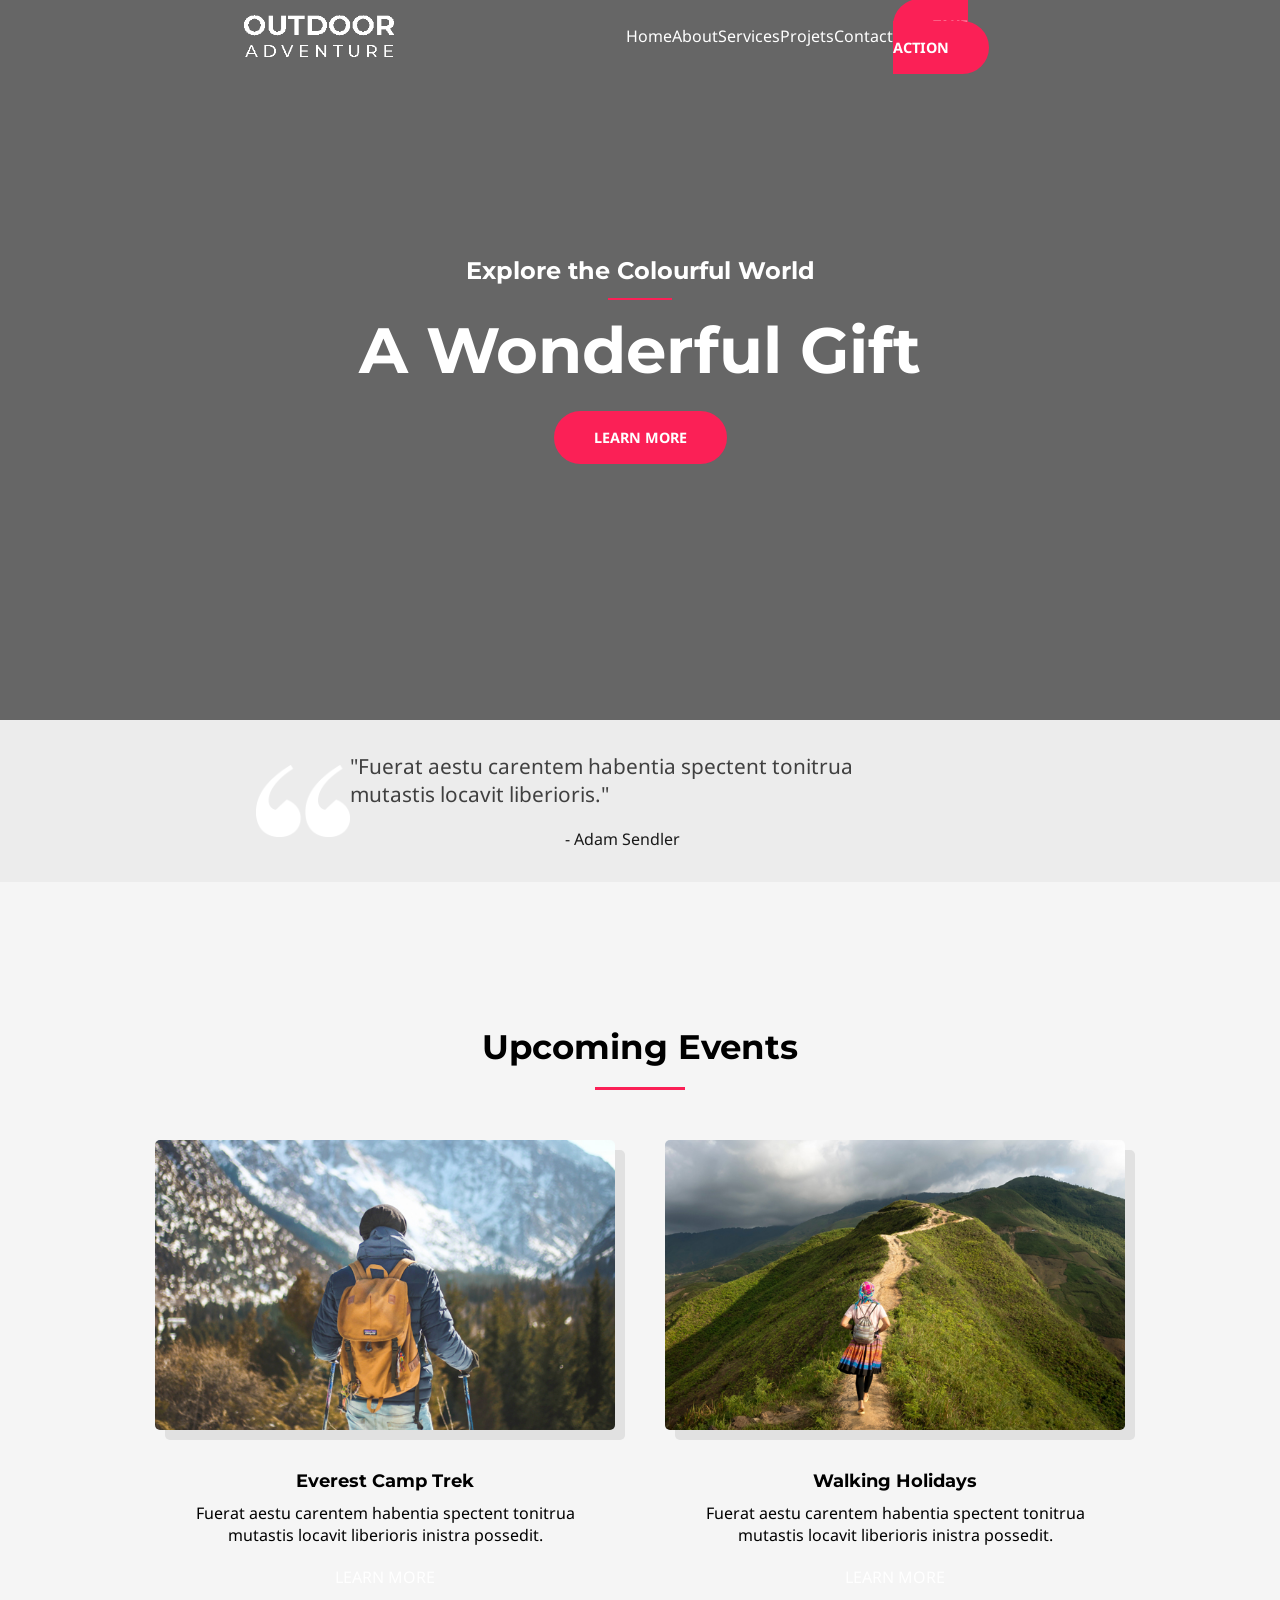
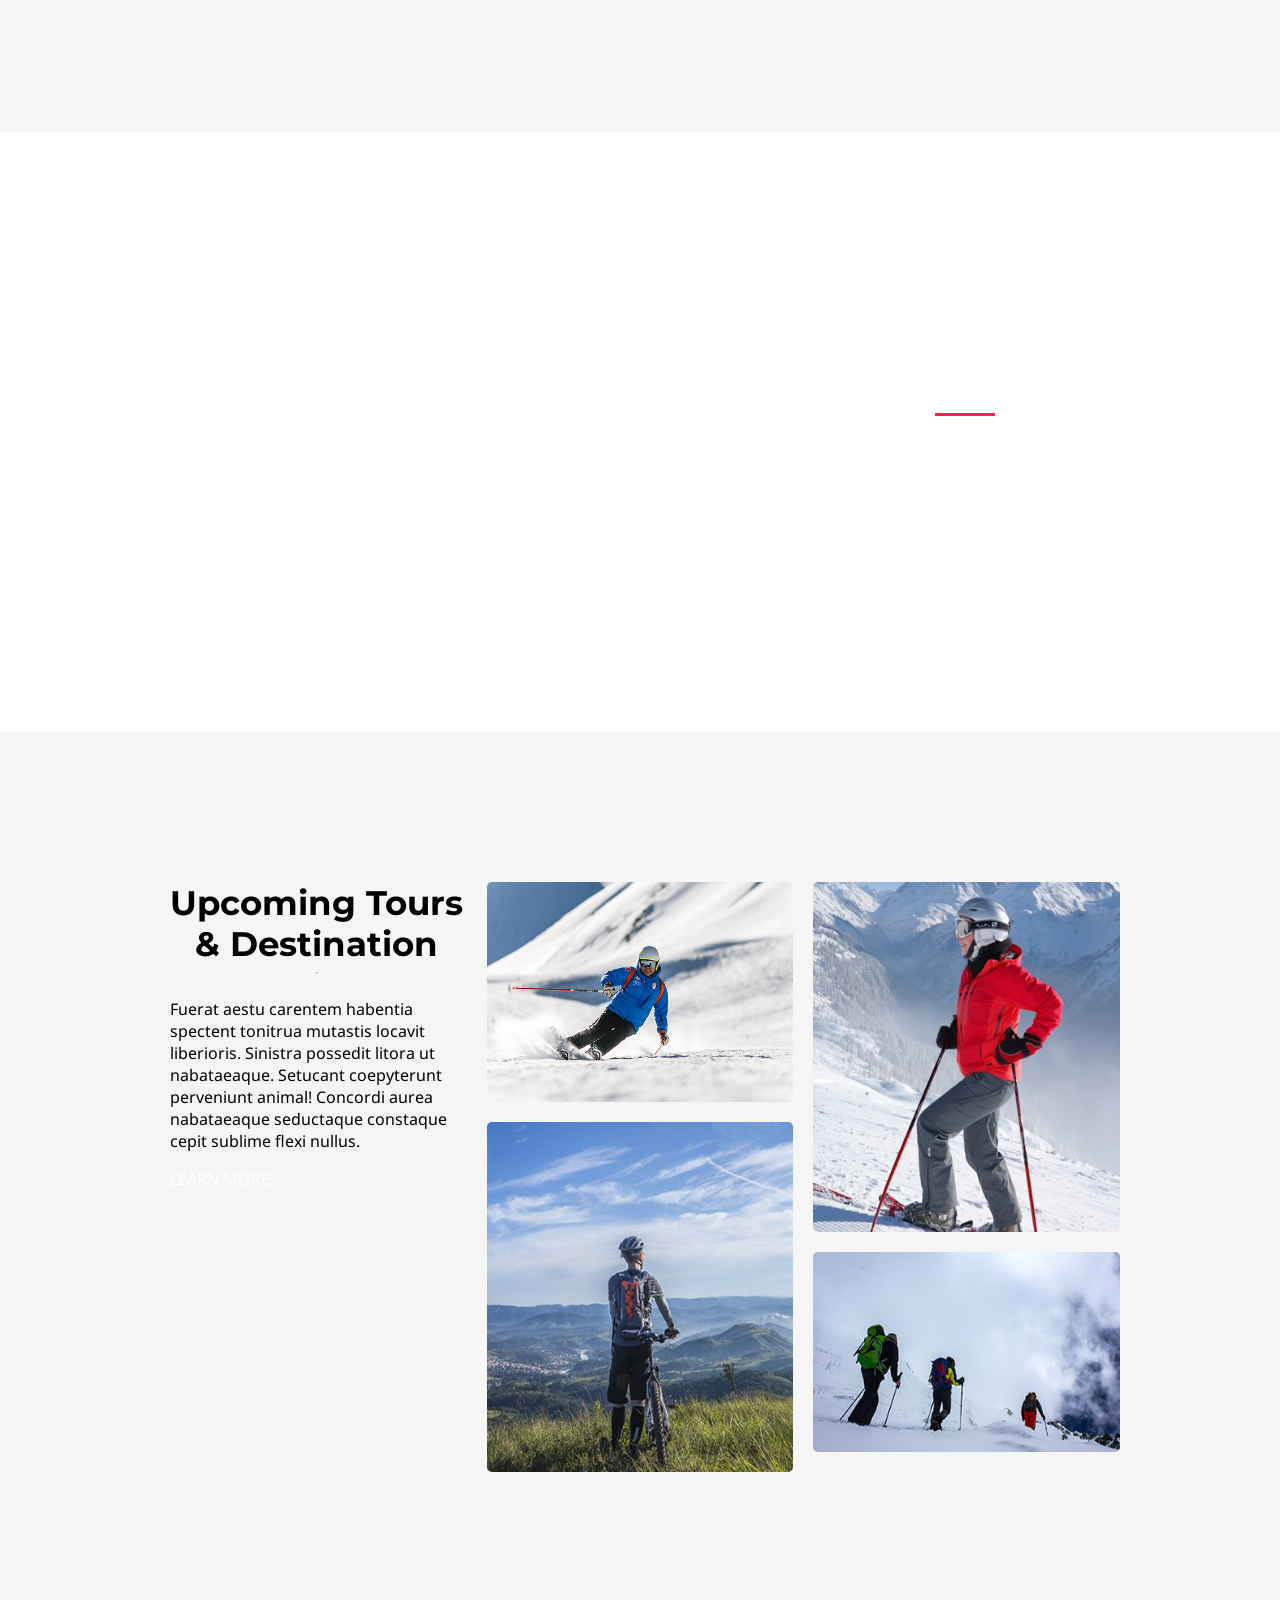
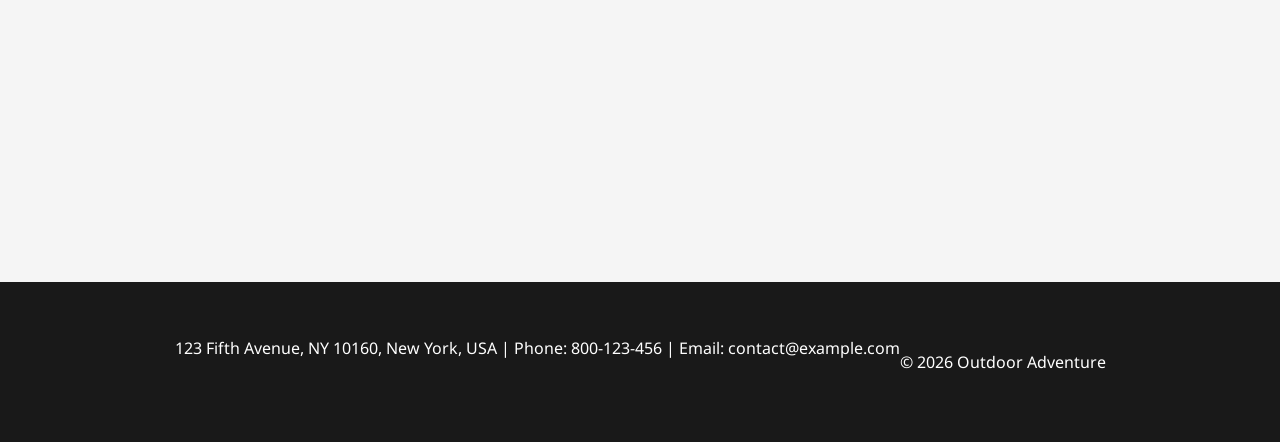
==== index.html @ 4f5ea42a "première version du projet-index + about" ====
<!DOCTYPE html>
<html lang="en">

<head>
    <meta charset="UTF-8">
    <meta name="viewport" content="width=device-width, initial-scale=1.0">
    <title>Home - Outdoor Adventure</title>
    <link rel="stylesheet" href="./assets/css/style.css">
</head>
<!-- HEADER -->

<body>
    <main>
        <header>
            <nav class="navBar">
                <span> <a href="./"><img class="logo" src="./assets/icons/white-logo.png" alt="Logo du site"></a></span>
                <ul class="onglets">
                    <li><a href="./">Home</a></li>
                    <li><a href="./pages/about.html">About</a></li>
                    <li><a href="./pages/services.html">Services</a></li>
                    <li><a href="./pages/projects.html">Projets</a></li>
                    <li><a href="./pages/contact.html">Contact</a></li>
                    <li><a href="./" type="button" class="takeAction">TAKE ACTION</a></li>
                </ul>
            </nav>

            <section class="scHeaderTitre">
                <h3 class="headerH3">Explore the Colourful World</h3>
                <hr class="headerHr">
                <h1>A Wonderful Gift</h1>
                <a href="./" class="takeAction">LEARN MORE</a>
            </section>
        </header>


        <!--Section 02 CITATION  -->
        <section class="section02">
            <div class="sc02ci">
                <img id="imgGuillemets" src="assets/icons/quote-1.png" alt="guillemets">
                <div>
                    <p id="Citation">"Fuerat aestu carentem habentia spectent tonitrua mutastis locavit liberioris."
                    </p>
                    <p id="Signature">- Adam Sendler</p>
                </div>

            </div>
        </section>



        <!--Secion 03  UPCOMING EVENT -->
        <section class="section03">

            <h2>Upcoming Events</h2>
            <hr class="headerHr" id="sc03hr">
            <section class="events">
                <div class="sec03Dv01">


                    <img class="sc03img" src="assets/images/hiking-v1.jpg" alt="Personne de dos regardant la vallée">
                    <h5 class="sc03h5">Everest Camp Trek</h5>
                    <p class="sc03p">Fuerat aestu carentem habentia spectent tonitrua mutastis locavit liberioris
                        inistra possedit.
                    </p>
                    <a input type="button">LEARN MORE</a>
                </div>

                <div class="sec03Dv02">


                    <img class="sc03img" src="assets/images/walking-v1.jpg" alt="Personne de dos cours sur une crête">
                    <h5 class="sc03h5">Walking Holidays</h5>
                    <p class="sc03p">Fuerat aestu carentem habentia spectent tonitrua mutastis locavit liberioris
                        inistra possedit.
                    </p>
                    <a input type="button">LEARN MORE</a>
                </div>
            </section>
        </section>

        <!--Secion 04  EXPLORE THE WORLD -->
        <section class="section04">
            <div class="sc04">
                <h2>Explore The World</h2>
                <hr class="sc04hr">
                <p>Diremit mundi mare undae nunc mixtam tanto sibi. Nubes unda concordi.
                    Fer his. Recessit mentes praecipites locum caligine sui egens erat. Silvas
                    caeli regna.</p>
                <a input type="button">LEARN MORE</a>
            </div>
        </section>

        <!--Secion 05  Upcoming Tours & Destination-->

        <section class="section05">
            <div class="sc05Dv01">
                <h2>Upcoming Tours & Destination</h2>
                <hr id="sc05Hr">
                <p>Fuerat aestu carentem habentia spectent tonitrua mutastis locavit liberioris. Sinistra possedit
                    litora ut
                    nabataeaque. Setucant coepyterunt perveniunt animal! Concordi aurea nabataeaque seductaque constaque
                    cepit
                    sublime flexi nullus.</p>
                <a input type="button">LEARN MORE</a>
            </div>
            <div class="sc05Dv02">
                <img id="sc05im01" src="assets/images/outdoor-image-01.jpg" alt="Personne faisant du snow">
                <img id="sc05im02" src="assets/images/image-1.jpg" alt="Personne faisant du snow">
            </div>
            <div class="sc05Dv03">
                <img id="sc05im03" src="assets/images/snow-1.jpg" alt="Personne faisant du snow">
                <img id="sc05im04" src="assets/images/outdoor-image-04.jpg" alt="Personne faisant du snow">
            </div>
        </section>

        <!--Secion 06 BAS DE PAGE-->

        <footer>
            <p id="ft-p">123 Fifth Avenue, NY 10160, New York, USA | Phone: 800-123-456 | Email: contact@example.com</p>
            <p>© 2026 Outdoor Adventure</p>

        </footer>



    </main>
</body>

</html>
---- assets/css/style.css ----
@import url('https://fonts.googleapis.com/css2?family=Montserrat:ital,wght@0,100..900;1,100..900&family=Noto+Sans:ital,wght@0,100..900;1,100..900&display=swap');

html,
body {
    margin: 0;
    padding: 0;
}

body {
    font-family: "Noto Sans", sans-serif;
    background-color: #ffffff
}

h1,
h2,
h3,
h4,
h5,
h6 {
    font-family: "Montserrat", sans-serif;
}

/*header*/

header {
    background-image: linear-gradient(rgba(0, 0, 0, 0.6), rgba(0, 0, 0, 0.6)), url("assets/images/hero-bg.jpg");
    background-size: cover;
    background-attachment: fixed;
    height: 80vh;
    display: flex;
    flex-direction: column;
    justify-content: center;
    align-items: center;
}

/*bloc logo et navibar*/



.navBar {
    position: absolute;
    top: 0;
    margin: 0;
    padding: 0;
    width: 80%;
    display: flex;
    justify-content: space-around;
    align-items: center;
    color: #FFFFFF;
    list-style-type: none;
    /* enlève les puces*/
}

.onglets {
    padding: 0;
    margin: 0;
    width: 40%;
    height: 8vh;
    display: flex;
    justify-content: space-around;
    align-items: center;
    color: #FFFFFF;
    list-style-type: none;

}

a {
    text-decoration: none;
    color: #FFFFFF;
}

.logo {
    width: 150px;
    height: 42px;
    vertical-align: middle;
}


.takeAction {
    color: #ffffff;
    font-family: "Noto Sans", sans-serif;
}



/*bloc de titre*/
.scHeaderTitre {

    color: #ffffff;
    display: flex;
    flex-direction: column;
    align-items: center;
    align-self: center;
    gap: 11px;
}


button,
.takeAction {
    border: 1px;
    border-radius: 80px;
    background-color: #FB2056;
    padding: 17px 40px;
    color: #FFFFFF;
    font-weight: bolder;
    font-size: 0.9rem;
}

.headerHr {
    height: 2px;
    width: 64px;
    background-color: #FB2056;
    border: none;
    margin: 0;
}

.headerH3 {
    color: #FFFFFF;
    margin: 0;
    height: 31px;
    font-size: 1.5rem;
}

h1 {
    font-size: 64px;
    color: #FFFFFF;
    margin: 0;
    height: 89px;
}


/*Section 02 CITATION*/

.section02 {
    display: flex;
    flex-direction: row;
    justify-content: center;
    align-items: center;
    height: 18vh;
    background-color: #ECECEC;
    color: black;

}

.sc02ci {
    display: flex;
    flex-direction: row;
    justify-items: center;
    align-items: center;
    justify-content: space-around;
    width: 50%;
    height: 50%;
    color: #404040;
    margin-right: 10%;

}

#imgGuillemets {
    height: 72px;
    width: 94px;
    margin: 0 0px;
}

.sc02CitSign{
    width: 100%;
}

#Citation {
    margin: 0px 0px 20px 0px;
    font-size: 1.3em;
}

#Signature {
    margin: 0;
    text-align: center;
    color: #191919;
}



/*Secion 03  UPCOMING EVENT*/

.section03 {
    height: 850px;
    display: flex;
    flex-direction: column;
    justify-content: center;
    align-items: center;
    background-color: #F5F5F5;

}

.events {
    display: flex;
    justify-content: center;
    gap: 50px;

}

.sec03Dv01,
.sec03Dv02 {
    display: flex;
    flex-direction: column;
    align-items: center;
    justify-content: center;
    flex-wrap: wrap;
}

#sc03hr {
    margin-top: 20px;
    margin-bottom: 50px;
    height: 3px;
    width: 90px;
}

h2 {
    text-align: center;
    font-size: 2.1em;
    padding: 0px;
    margin: 0px;
}


.sc03img {
    box-shadow: 10px 10px #bcbcbc5b;
    border-radius: 5px;
    height: 290px;
    width: 460px;
}

.sc03h5 {
    margin: 40px 0px 10px;
    font-size: 18px;
}

.section03 p {
    width: 440px;
    margin: 0px 0px 20px;
    text-align: center;
    text-wrap: wrap;
}


/*SECTION 04 EXPLORE THE WORLD  */

.section04 {
    display: flex;
    align-items: center;
    justify-content: center;
    background-image: linear-gradient(rgba(0, 0, 0, 0.5), rgba(0, 0, 0, 0.5)), url("./assets/images/section-bg-img.jpg");
    background-size: cover;
    background-attachment: fixed;
    height: 600px;

}

.section04 h2,
.section04 p {
    text-align: left;
    margin: 0;
    color: white;
}

.sc04 {
    display: grid;
    grid-template-columns: 1fr;
    grid-template-rows: 1fr;
    gap: 20px;
    height: 260px;
    width: 600px;
    margin: 0 0 20px 650px;
    justify-items: left;

}

.sc04hr {
    height: 3px;
    border: none;
    width: 60px;
    background-color: #FB2056;
}






/* Secion 05  Upcoming Tours & Destination*/

.section05 {
    height: 850px;
    padding: 150px;
    background-color: #F5F5F5;
    display: grid;
    flex-direction: row;
    grid-template-columns: repeat(3, 1fr);
    justify-content: center;
    align-items: center;
}


.sc05Dv01,
.sc05Dv02,
.sc05Dv03 {
    display: flex;
    flex-direction: column;
    justify-content: flex-start;
    align-items: flex-start;
    flex-wrap: wrap;
    margin: 10px;
    height: 100%;
}

.sc05Dv01 {
    color: black;
    width: 90%;
    height: 100%;
    padding: 0 10px;
    text-align: left;
}

#sc05im01,
#sc05im02,
#sc05im03,
#sc05im04 {
    border-radius: 5px;
}

#sc05im01 {
    height: 220px;
    width: 100%;
    margin-bottom: 20px;
}

#sc05im02 {
    height: 350px;
    width: 100%;
}

#sc05im03 {
    height: 350px;
    width: 100%;
    margin-bottom: 20px;
}

#sc05im04 {
    height: 200px;
    width: 100%;
}

#sc05Hr {
    color: #FB2056;
}

/*FOOTER*/
footer {
    display: flex;
    flex-direction: row;
    justify-content: center;
    align-items: center;
    background-color: #191919;
    height: 160px;
    color: #FFFFFF;
}

footer p {

    margin: 0;

}

#ft-p {
    margin-bottom: 28px;
}
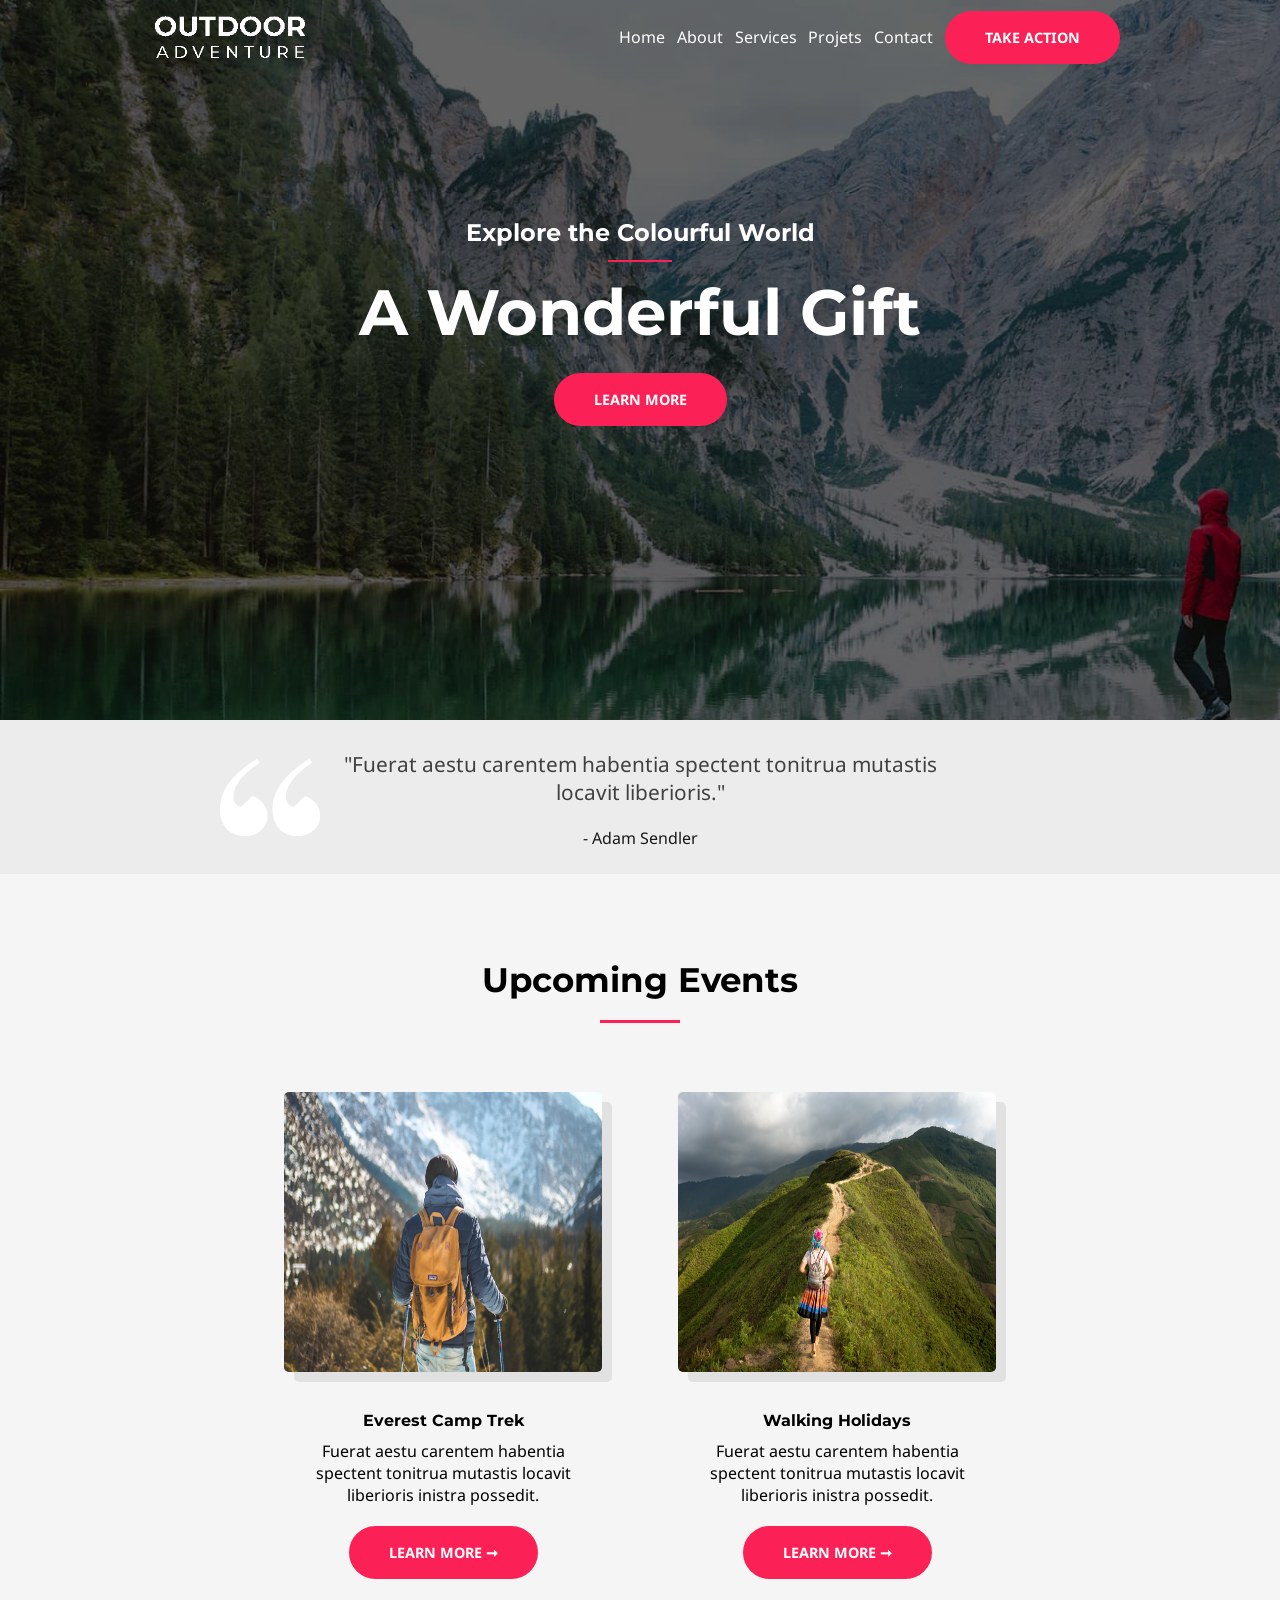
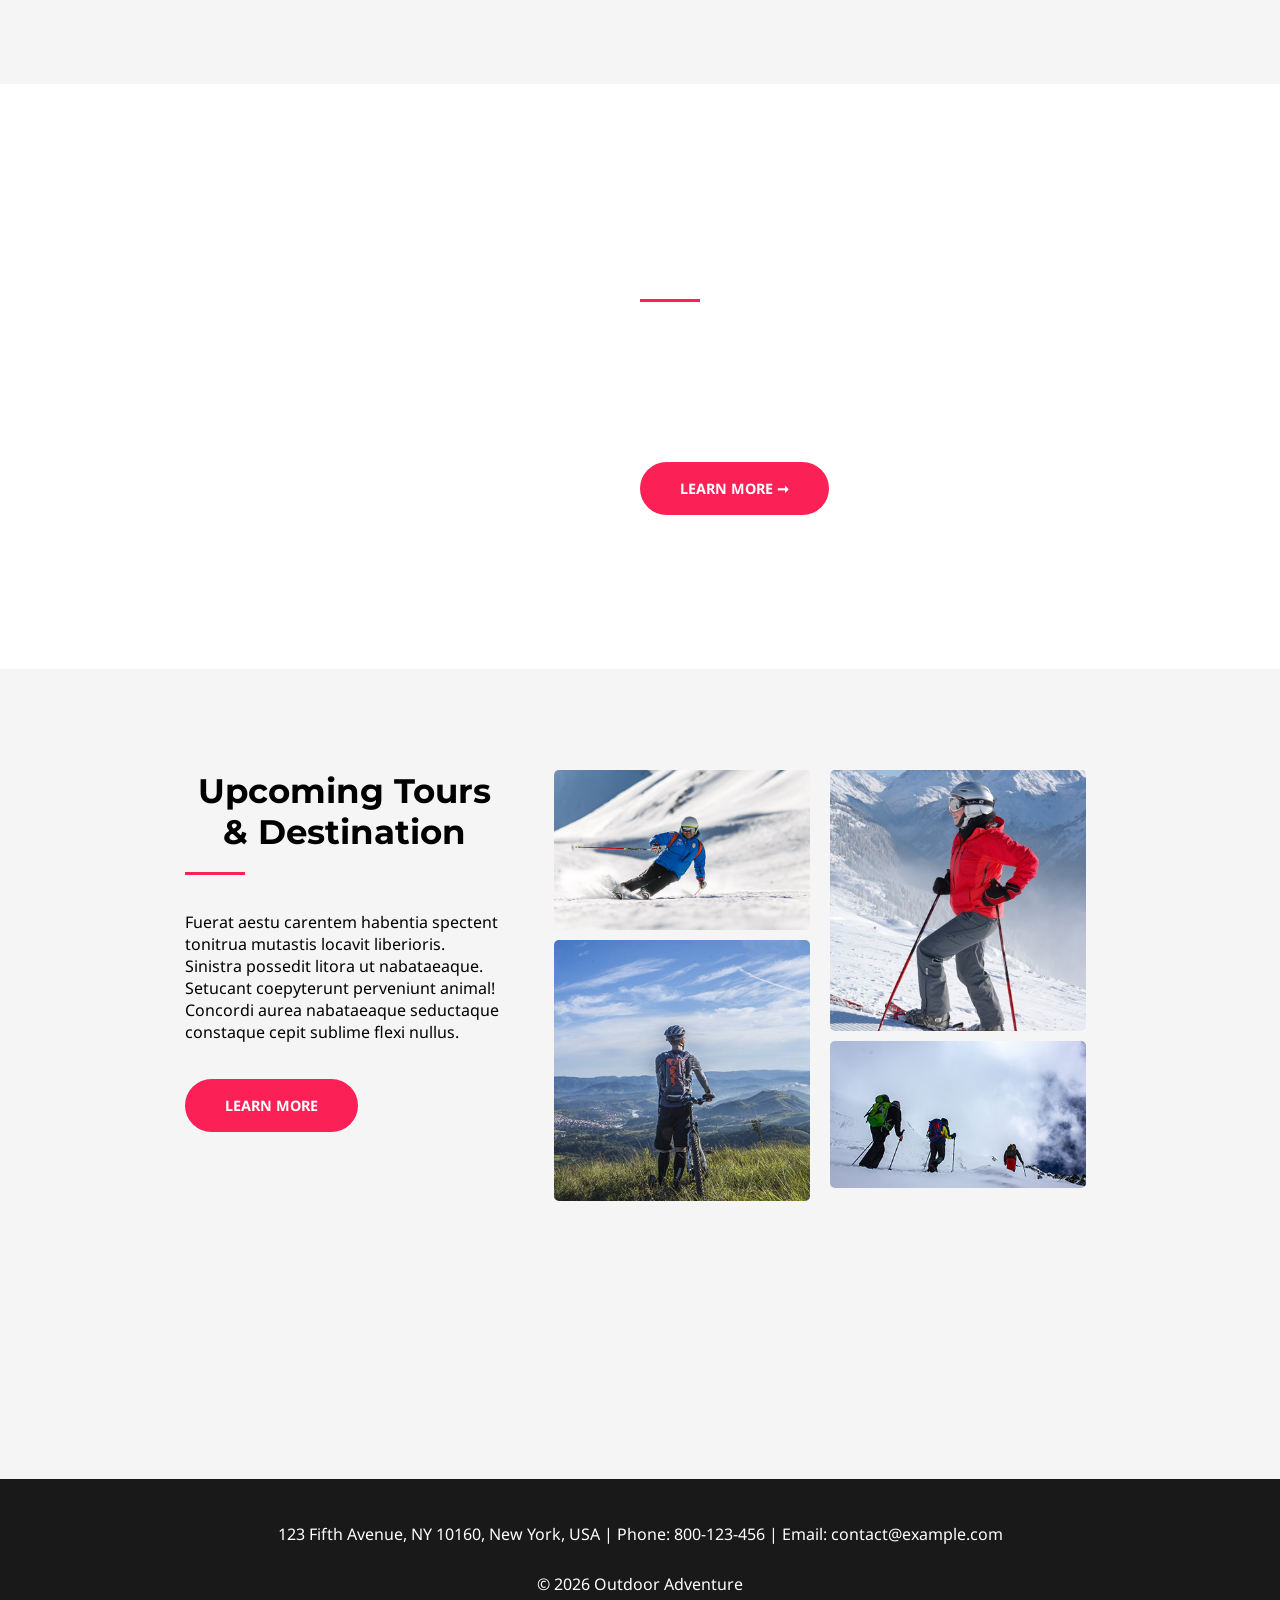
==== commit 5322936c: "html et css sur toutes les pages. Liens opérationnels- formulaire a reprendre - icons réseaux sociau" ====
--- a/index.html
+++ b/index.html
@@ -28,7 +28,7 @@
                 <h3 class="headerH3">Explore the Colourful World</h3>
                 <hr class="headerHr">
                 <h1>A Wonderful Gift</h1>
-                <a href="./" class="takeAction">LEARN MORE</a>
+                <a href="./" type="button" class="button">LEARN MORE</a>
             </section>
         </header>
 
@@ -62,10 +62,10 @@
                     <p class="sc03p">Fuerat aestu carentem habentia spectent tonitrua mutastis locavit liberioris
                         inistra possedit.
                     </p>
-                    <a input type="button">LEARN MORE</a>
+                    <a input type="button" class="button">LEARN MORE ➞</a>
                 </div>
 
-                <div class="sec03Dv02">
+                <div class=" sec03Dv02">
 
 
                     <img class="sc03img" src="assets/images/walking-v1.jpg" alt="Personne de dos cours sur une crête">
@@ -73,7 +73,7 @@
                     <p class="sc03p">Fuerat aestu carentem habentia spectent tonitrua mutastis locavit liberioris
                         inistra possedit.
                     </p>
-                    <a input type="button">LEARN MORE</a>
+                    <a input type="button" class="button">LEARN MORE ➞</a>
                 </div>
             </section>
         </section>
@@ -86,7 +86,7 @@
                 <p>Diremit mundi mare undae nunc mixtam tanto sibi. Nubes unda concordi.
                     Fer his. Recessit mentes praecipites locum caligine sui egens erat. Silvas
                     caeli regna.</p>
-                <a input type="button">LEARN MORE</a>
+                <a input type="button" class="button">LEARN MORE ➞</a>
             </div>
         </section>
 
@@ -95,21 +95,21 @@
         <section class="section05">
             <div class="sc05Dv01">
                 <h2>Upcoming Tours & Destination</h2>
-                <hr id="sc05Hr">
+                <hr class="sc05hr">
                 <p>Fuerat aestu carentem habentia spectent tonitrua mutastis locavit liberioris. Sinistra possedit
                     litora ut
                     nabataeaque. Setucant coepyterunt perveniunt animal! Concordi aurea nabataeaque seductaque constaque
                     cepit
                     sublime flexi nullus.</p>
-                <a input type="button">LEARN MORE</a>
+                <a input type="button" class="button">LEARN MORE</a>
             </div>
             <div class="sc05Dv02">
-                <img id="sc05im01" src="assets/images/outdoor-image-01.jpg" alt="Personne faisant du snow">
-                <img id="sc05im02" src="assets/images/image-1.jpg" alt="Personne faisant du snow">
+                <img src="assets/images/outdoor-image-01.jpg" alt="Personne faisant du snow">
+                <img src="assets/images/image-1.jpg" alt="Personne faisant du snow">
             </div>
             <div class="sc05Dv03">
-                <img id="sc05im03" src="assets/images/snow-1.jpg" alt="Personne faisant du snow">
-                <img id="sc05im04" src="assets/images/outdoor-image-04.jpg" alt="Personne faisant du snow">
+                <img src="assets/images/snow-1.jpg" alt="Personne faisant du snow">
+                <img src="assets/images/outdoor-image-04.jpg" alt="Personne faisant du snow">
             </div>
         </section>
 
--- a/assets/css/style.css
+++ b/assets/css/style.css
@@ -4,12 +4,11 @@
 body {
     margin: 0;
     padding: 0;
-}
-
-body {
     font-family: "Noto Sans", sans-serif;
     background-color: #ffffff
 }
+
+
 
 h1,
 h2,
@@ -23,14 +22,10 @@
 /*header*/
 
 header {
-    background-image: linear-gradient(rgba(0, 0, 0, 0.6), rgba(0, 0, 0, 0.6)), url("assets/images/hero-bg.jpg");
+    background-image: linear-gradient(rgba(0, 0, 0, 0.6), rgba(0, 0, 0, 0.6)), url("/assets/images/hero-bg.jpg");
     background-size: cover;
     background-attachment: fixed;
     height: 80vh;
-    display: flex;
-    flex-direction: column;
-    justify-content: center;
-    align-items: center;
 }
 
 /*bloc logo et navibar*/
@@ -38,24 +33,20 @@
 
 
 .navBar {
-    position: absolute;
-    top: 0;
-    margin: 0;
-    padding: 0;
-    width: 80%;
     display: flex;
     justify-content: space-around;
     align-items: center;
     color: #FFFFFF;
     list-style-type: none;
     /* enlève les puces*/
+    padding-top: 16px;
+
 }
 
 .onglets {
     padding: 0;
     margin: 0;
     width: 40%;
-    height: 8vh;
     display: flex;
     justify-content: space-around;
     align-items: center;
@@ -76,16 +67,10 @@
 }
 
 
-.takeAction {
-    color: #ffffff;
-    font-family: "Noto Sans", sans-serif;
-}
-
-
 
 /*bloc de titre*/
 .scHeaderTitre {
-
+    padding-top: 10rem;
     color: #ffffff;
     display: flex;
     flex-direction: column;
@@ -94,8 +79,7 @@
     gap: 11px;
 }
 
-
-button,
+.button,
 .takeAction {
     border: 1px;
     border-radius: 80px;
@@ -106,6 +90,11 @@
     font-size: 0.9rem;
 }
 
+.button:hover,
+.takeAction:hover {
+    background-color: #cc093a;
+}
+
 .headerHr {
     height: 2px;
     width: 64px;
@@ -132,69 +121,53 @@
 /*Section 02 CITATION*/
 
 .section02 {
-    display: flex;
-    flex-direction: row;
-    justify-content: center;
-    align-items: center;
-    height: 18vh;
     background-color: #ECECEC;
-    color: black;
-
 }
 
 .sc02ci {
-    display: flex;
-    flex-direction: row;
-    justify-items: center;
-    align-items: center;
-    justify-content: space-around;
-    width: 50%;
+    display: grid;
+    grid-template-columns: 1fr 2fr 1fr;
+    align-items: center;
+    text-align: center;
+}
+
+#imgGuillemets {
     height: 50%;
+    margin-left: auto;
+}
+
+.sc02CitSign {
+    width: 100%;
+}
+
+#Citation {
+    font-size: 1.3em;
     color: #404040;
-    margin-right: 10%;
-
-}
-
-#imgGuillemets {
-    height: 72px;
-    width: 94px;
-    margin: 0 0px;
-}
-
-.sc02CitSign{
-    width: 100%;
-}
-
-#Citation {
-    margin: 0px 0px 20px 0px;
-    font-size: 1.3em;
 }
 
 #Signature {
-    margin: 0;
-    text-align: center;
     color: #191919;
 }
 
 
 
-/*Secion 03  UPCOMING EVENT*/
+/***** Secion 03  UPCOMING EVENT *****/
 
 .section03 {
-    height: 850px;
+    height: 90vh;
     display: flex;
     flex-direction: column;
     justify-content: center;
     align-items: center;
     background-color: #F5F5F5;
-
 }
 
 .events {
     display: flex;
     justify-content: center;
-    gap: 50px;
-
+    gap: 10px;
+    height: 65%;
+    width: 75%;
 }
 
 .sec03Dv01,
@@ -204,13 +177,15 @@
     align-items: center;
     justify-content: center;
     flex-wrap: wrap;
+    width: 40%;
+
 }
 
 #sc03hr {
-    margin-top: 20px;
-    margin-bottom: 50px;
-    height: 3px;
-    width: 90px;
+    margin-top: 2.22vh;
+    margin-bottom: 5.55vh;
+    height: 0.33vh;
+    width: 6.25vw;
 }
 
 h2 {
@@ -220,57 +195,45 @@
     margin: 0px;
 }
 
-
 .sc03img {
     box-shadow: 10px 10px #bcbcbc5b;
     border-radius: 5px;
-    height: 290px;
-    width: 460px;
+    height: 53%;
+    width: 83%;
+
 }
 
 .sc03h5 {
-    margin: 40px 0px 10px;
-    font-size: 18px;
+    margin: 4.44vh 0px 1.11vh;
+
+    font-size: 1.25vw;
+
 }
 
 .section03 p {
-    width: 440px;
-    margin: 0px 0px 20px;
+    width: 80%;
+    margin: 0px 0px 2.22vh;
     text-align: center;
     text-wrap: wrap;
 }
 
-
 /*SECTION 04 EXPLORE THE WORLD  */
 
 .section04 {
     display: flex;
     align-items: center;
-    justify-content: center;
-    background-image: linear-gradient(rgba(0, 0, 0, 0.5), rgba(0, 0, 0, 0.5)), url("./assets/images/section-bg-img.jpg");
+    background-image: linear-gradient(rgba(0, 0, 0, 0.5), rgba(0, 0, 0, 0.5)), url("../images/section-bg-img.jpg");
     background-size: cover;
     background-attachment: fixed;
-    height: 600px;
-
-}
+    height: 65vh;
+
+}
+
 
 .section04 h2,
 .section04 p {
-    text-align: left;
-    margin: 0;
     color: white;
-}
-
-.sc04 {
-    display: grid;
-    grid-template-columns: 1fr;
-    grid-template-rows: 1fr;
-    gap: 20px;
-    height: 260px;
-    width: 600px;
-    margin: 0 0 20px 650px;
-    justify-items: left;
-
+    word-wrap: break-word;
 }
 
 .sc04hr {
@@ -278,22 +241,28 @@
     border: none;
     width: 60px;
     background-color: #FB2056;
-}
-
-
-
+    margin: 0;
+}
+
+.sc04 {
+
+    display: flex;
+    flex-direction: column;
+    gap: 20px;
+    align-items: start;
+    margin-left: auto;
+    padding-right: 20%;
+    width: 30%;
+}
 
 
 
 /* Secion 05  Upcoming Tours & Destination*/
 
 .section05 {
-    height: 850px;
-    padding: 150px;
+    height: 90vh;
     background-color: #F5F5F5;
-    display: grid;
-    flex-direction: row;
-    grid-template-columns: repeat(3, 1fr);
+    display: flex;
     justify-content: center;
     align-items: center;
 }
@@ -304,58 +273,45 @@
 .sc05Dv03 {
     display: flex;
     flex-direction: column;
-    justify-content: flex-start;
-    align-items: flex-start;
-    flex-wrap: wrap;
-    margin: 10px;
-    height: 100%;
+    height: 75%;
+    width: 20%;
+    padding: 10px;
+    gap: 10px;
 }
 
 .sc05Dv01 {
     color: black;
-    width: 90%;
-    height: 100%;
-    padding: 0 10px;
-    text-align: left;
-}
-
-#sc05im01,
-#sc05im02,
-#sc05im03,
-#sc05im04 {
+    display: flex;
+    flex-direction: column;
+    gap: 20px;
+    align-items: start;
+    padding: 0 40px 0 0;
+    width: 319px;
+}
+
+/* 
+sc05Dv01>h2 {
+    text-align: start;
+} */
+
+.sc05hr {
+    height: 3px;
+    border: none;
+    width: 60px;
+    background-color: #FB2056;
+    margin: 0;
+}
+
+.sc05Dv02>img,
+.sc05Dv03>img {
     border-radius: 5px;
 }
 
-#sc05im01 {
-    height: 220px;
-    width: 100%;
-    margin-bottom: 20px;
-}
-
-#sc05im02 {
-    height: 350px;
-    width: 100%;
-}
-
-#sc05im03 {
-    height: 350px;
-    width: 100%;
-    margin-bottom: 20px;
-}
-
-#sc05im04 {
-    height: 200px;
-    width: 100%;
-}
-
-#sc05Hr {
-    color: #FB2056;
-}
 
 /*FOOTER*/
 footer {
     display: flex;
-    flex-direction: row;
+    flex-direction: column;
     justify-content: center;
     align-items: center;
     background-color: #191919;
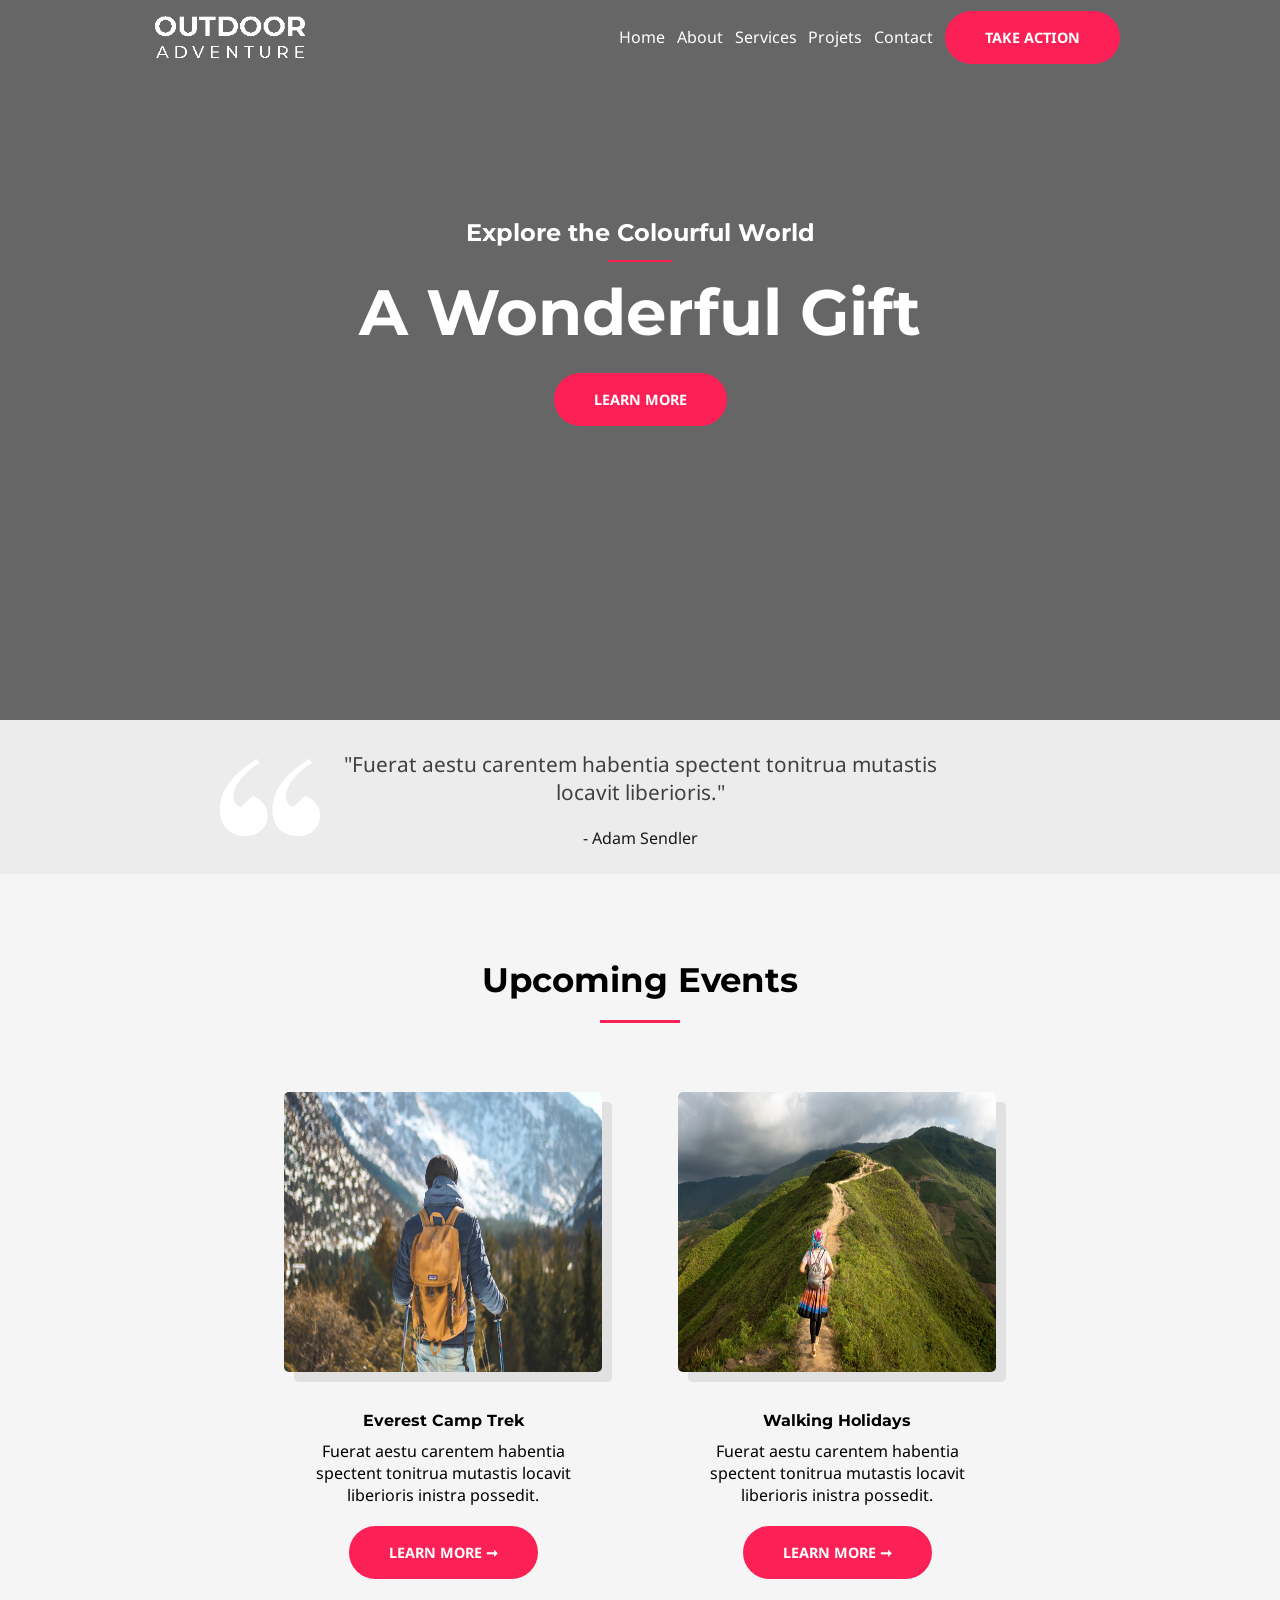
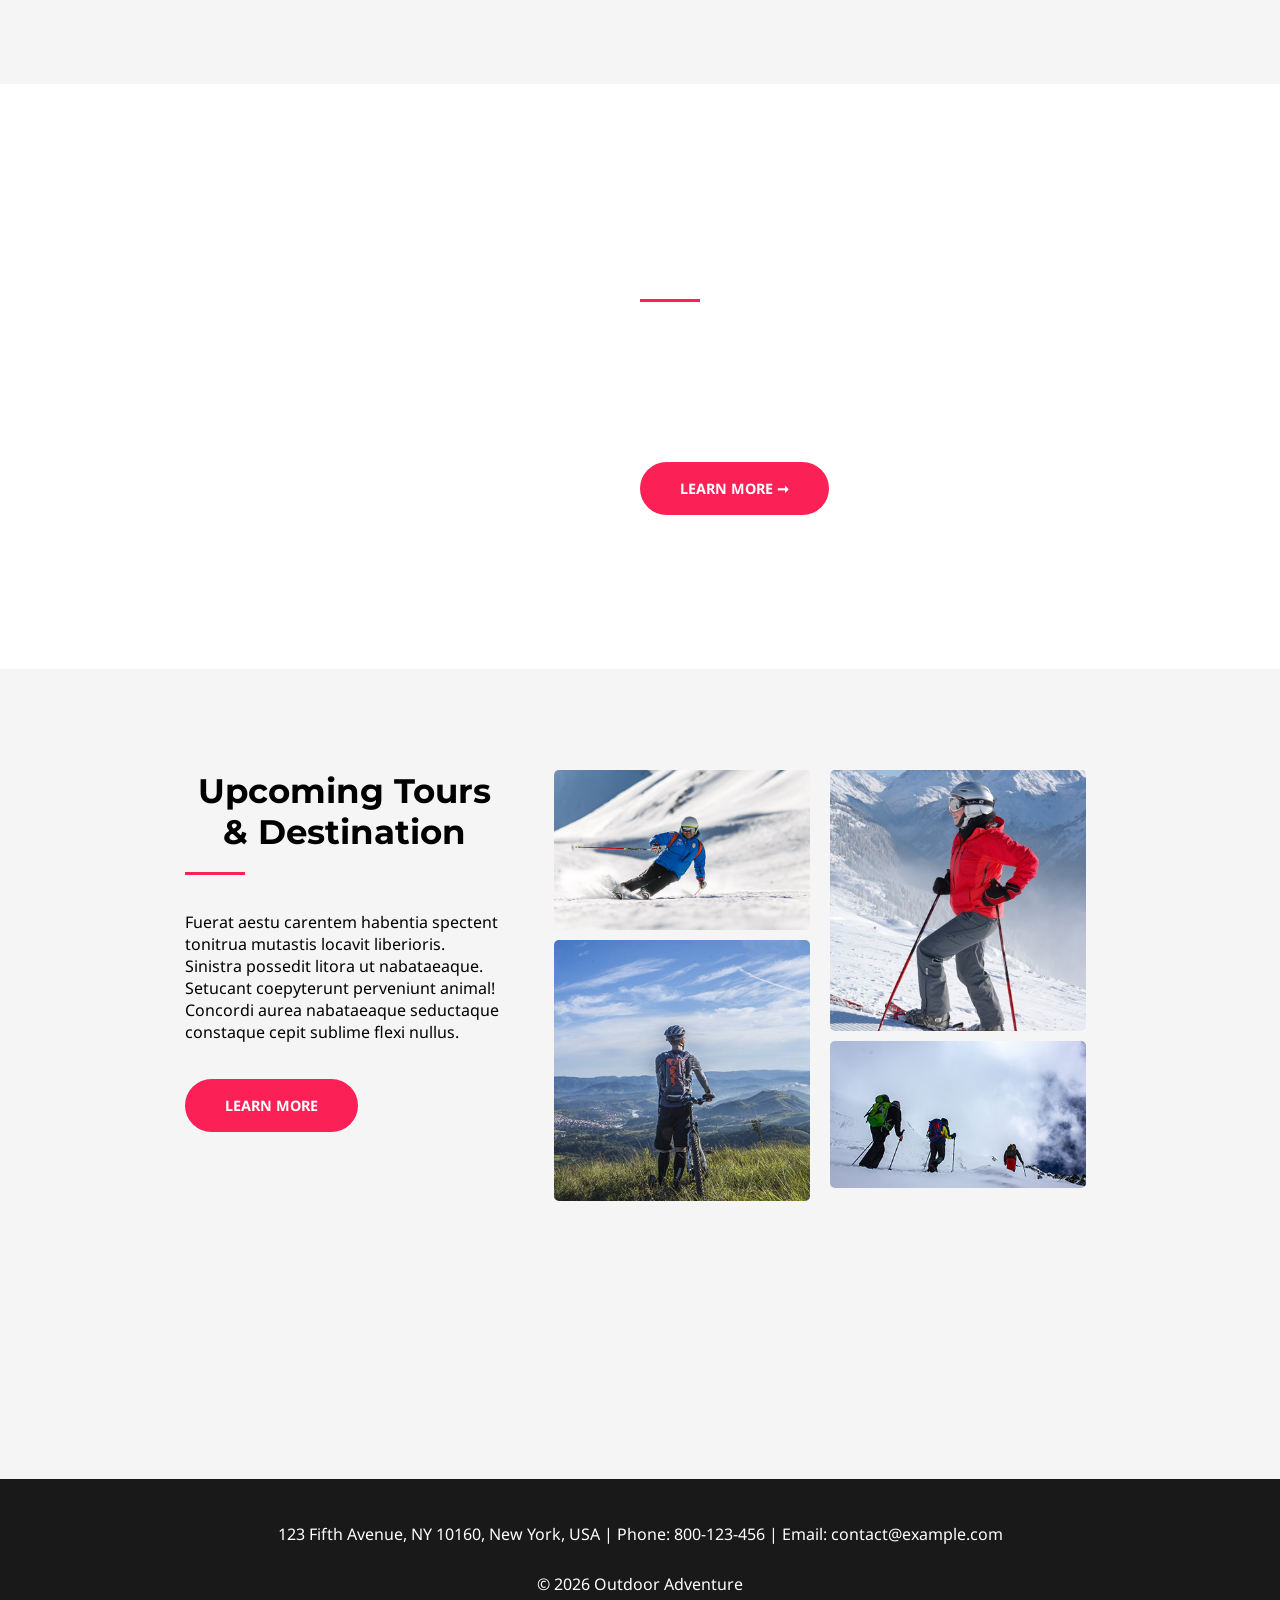
==== commit 3fed7872: "nouvelle version du background image index" ====
--- a/index.html
+++ b/index.html
@@ -55,7 +55,6 @@
             <hr class="headerHr" id="sc03hr">
             <section class="events">
                 <div class="sec03Dv01">
-
 
                     <img class="sc03img" src="assets/images/hiking-v1.jpg" alt="Personne de dos regardant la vallée">
                     <h5 class="sc03h5">Everest Camp Trek</h5>
--- a/assets/css/style.css
+++ b/assets/css/style.css
@@ -22,7 +22,7 @@
 /*header*/
 
 header {
-    background-image: linear-gradient(rgba(0, 0, 0, 0.6), rgba(0, 0, 0, 0.6)), url("/assets/images/hero-bg.jpg");
+    background-image: linear-gradient(rgba(0, 0, 0, 0.6), rgba(0, 0, 0, 0.6)), url("https://websitedemos.net/outdoor-adventure-02/wp-content/uploads/sites/351/2018/11/hero-bg.jpg");
     background-size: cover;
     background-attachment: fixed;
     height: 80vh;
@@ -220,6 +220,7 @@
 /*SECTION 04 EXPLORE THE WORLD  */
 
 .section04 {
+
     display: flex;
     align-items: center;
     background-image: linear-gradient(rgba(0, 0, 0, 0.5), rgba(0, 0, 0, 0.5)), url("../images/section-bg-img.jpg");
@@ -327,4 +328,43 @@
 
 #ft-p {
     margin-bottom: 28px;
-}+}
+
+
+
+@media(max-width: 768px) {
+    .logo {
+        width: 100px;
+        height: 28px;
+    }
+
+    header {
+        height: 50vh;
+    }
+
+    .headerH3 {
+        font-size: 1.5rem;
+    }
+
+    .scHeaderTitre>h1 {
+        font
+    }
+
+}
+
+/* @media (min-width: 992px) {
+
+    .navBar {
+        position: absolute;
+        right: 0;
+
+    }
+}
+
+@media (min-width: 1200px) {
+
+    .navBar {
+        display: flex;
+
+    }
+} */
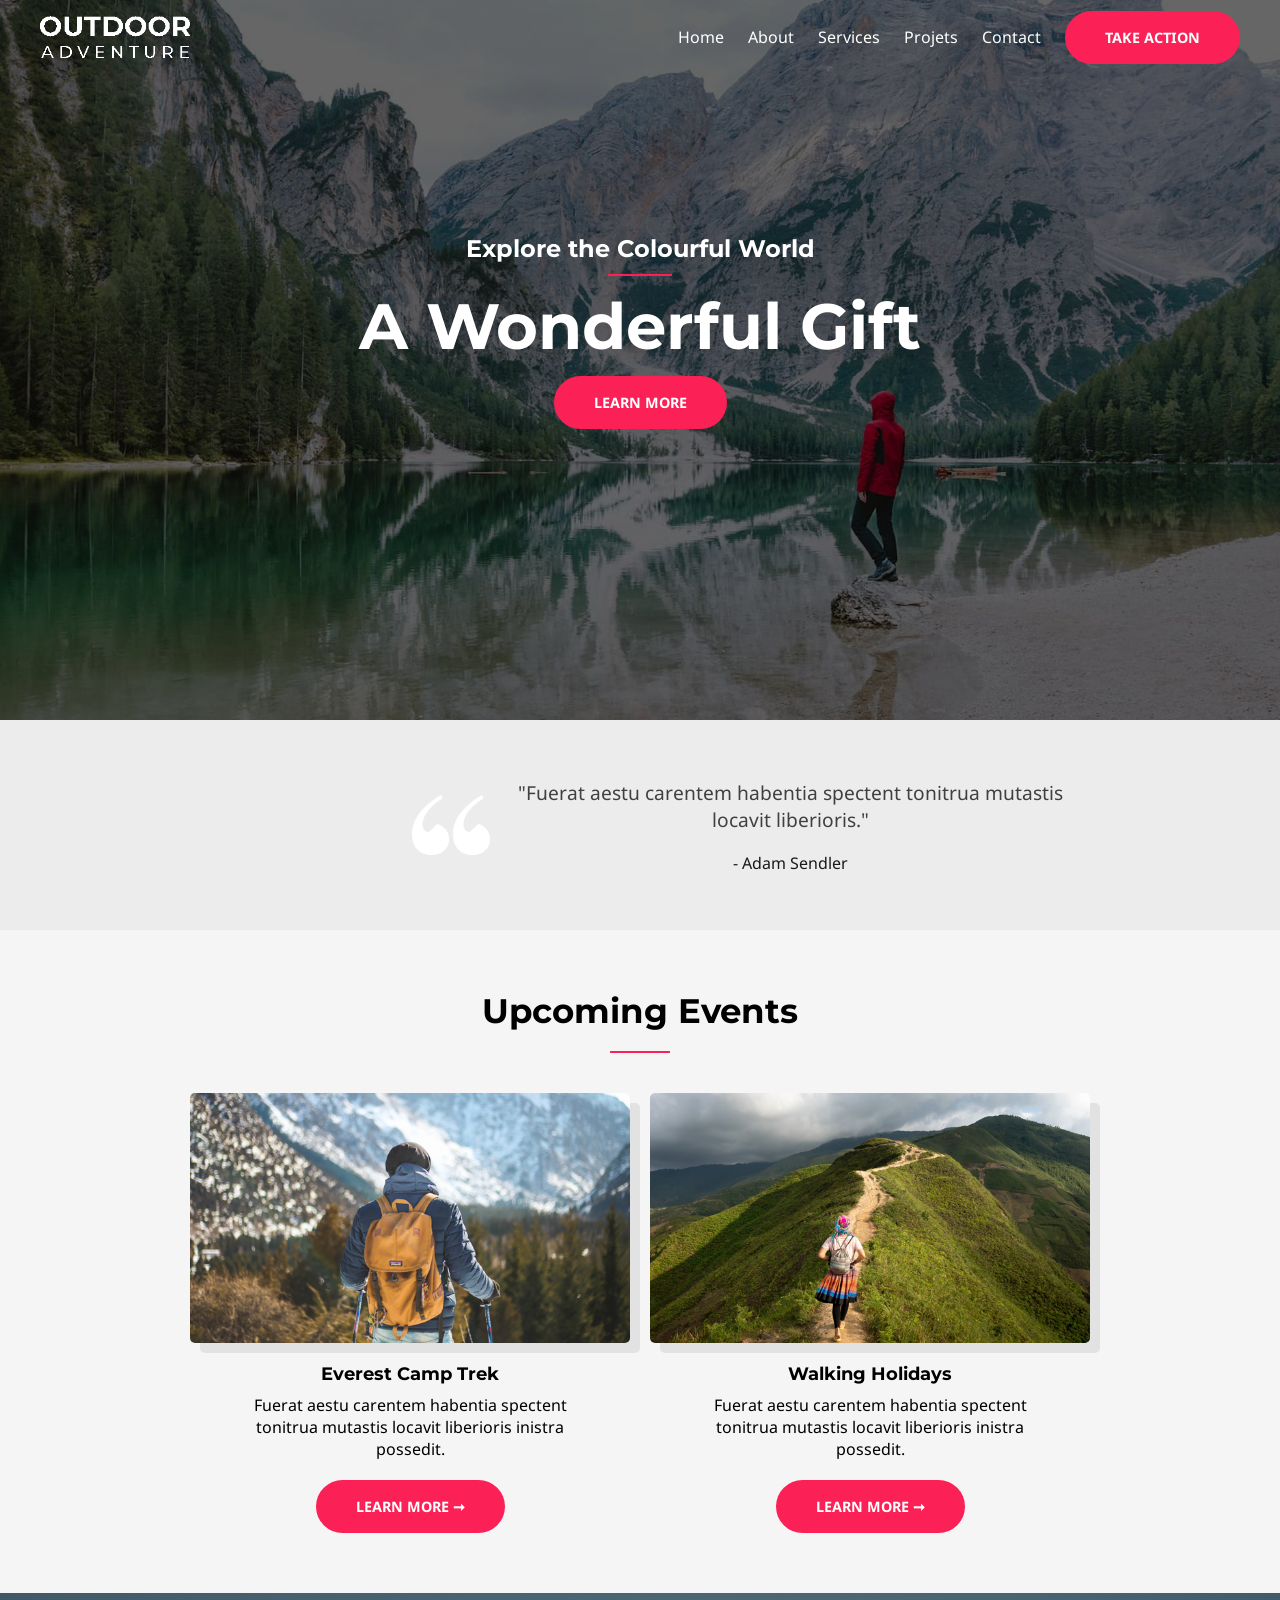
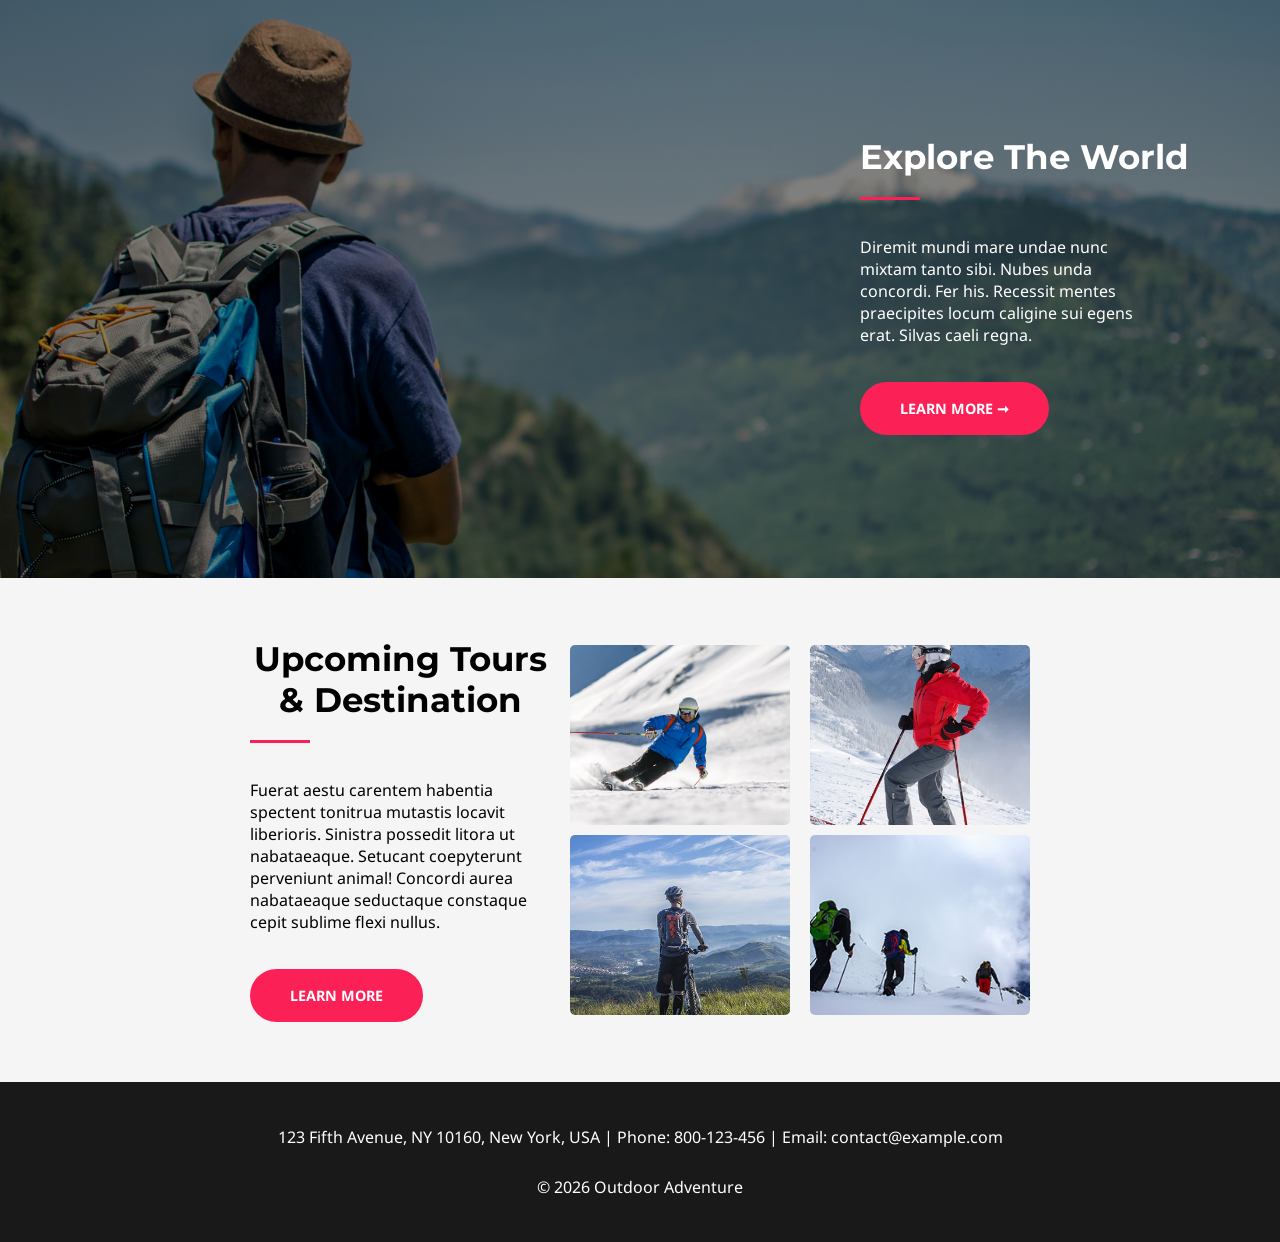
==== commit 02165d75: "add response home page" ====
--- a/index.html
+++ b/index.html
@@ -10,29 +10,29 @@
 <!-- HEADER -->
 
 <body>
+    <header>
+        <nav class="navBar">
+            <span> <a href="./"><img class="logo" src="./assets/icons/white-logo.png" alt="Logo du site"></a></span>
+            <button class="menuBurger" id="menuBurger">☰</button>
+            <ul class="onglets">
+                <li><a href="./">Home</a></li>
+                <li><a href="./pages/about.html">About</a></li>
+                <li><a href="./pages/services.html">Services</a></li>
+                <li><a href="./pages/projects.html">Projets</a></li>
+                <li><a href="./pages/contact.html">Contact</a></li>
+                <li><a href="./" type="button" class="takeAction">TAKE ACTION</a></li>
+            </ul>
+        </nav>
+
+        <section class="scHeaderTitre">
+            <h3 class="headerH3">Explore the Colourful World</h3>
+            <hr class="headerHr">
+            <h1>A Wonderful Gift</h1>
+            <a href="./" type="button" class="button">LEARN MORE</a>
+        </section>
+    </header>
+
     <main>
-        <header>
-            <nav class="navBar">
-                <span> <a href="./"><img class="logo" src="./assets/icons/white-logo.png" alt="Logo du site"></a></span>
-                <ul class="onglets">
-                    <li><a href="./">Home</a></li>
-                    <li><a href="./pages/about.html">About</a></li>
-                    <li><a href="./pages/services.html">Services</a></li>
-                    <li><a href="./pages/projects.html">Projets</a></li>
-                    <li><a href="./pages/contact.html">Contact</a></li>
-                    <li><a href="./" type="button" class="takeAction">TAKE ACTION</a></li>
-                </ul>
-            </nav>
-
-            <section class="scHeaderTitre">
-                <h3 class="headerH3">Explore the Colourful World</h3>
-                <hr class="headerHr">
-                <h1>A Wonderful Gift</h1>
-                <a href="./" type="button" class="button">LEARN MORE</a>
-            </section>
-        </header>
-
-
         <!--Section 02 CITATION  -->
         <section class="section02">
             <div class="sc02ci">
@@ -112,17 +112,20 @@
             </div>
         </section>
 
-        <!--Secion 06 BAS DE PAGE-->
+    </main>
+    <!--Secion 06 BAS DE PAGE-->
+    <footer>
+        <p id="ft-p">123 Fifth Avenue, NY 10160, New York, USA | Phone: 800-123-456 | Email: contact@example.com</p>
+        <p>© 2026 Outdoor Adventure</p>
+    </footer>
+    <script>
+        const burger = document.getElementById('menuBurger')
+        const onglets = document.getElementById('onglets')
+        burger.addEventListener('click', () => {
+            onglets.classList.toggle('open')
+        })
+    </script>
 
-        <footer>
-            <p id="ft-p">123 Fifth Avenue, NY 10160, New York, USA | Phone: 800-123-456 | Email: contact@example.com</p>
-            <p>© 2026 Outdoor Adventure</p>
-
-        </footer>
-
-
-
-    </main>
 </body>
 
 </html>
--- a/assets/css/style.css
+++ b/assets/css/style.css
@@ -1,14 +1,18 @@
 @import url('https://fonts.googleapis.com/css2?family=Montserrat:ital,wght@0,100..900;1,100..900&family=Noto+Sans:ital,wght@0,100..900;1,100..900&display=swap');
+
+*,
+*::before,
+*::after {
+    box-sizing: border-box;
+}
 
 html,
 body {
     margin: 0;
     padding: 0;
     font-family: "Noto Sans", sans-serif;
-    background-color: #ffffff
-}
-
-
+    background-color: #ffffff;
+}
 
 h1,
 h2,
@@ -19,45 +23,47 @@
     font-family: "Montserrat", sans-serif;
 }
 
-/*header*/
-
-header {
-    background-image: linear-gradient(rgba(0, 0, 0, 0.6), rgba(0, 0, 0, 0.6)), url("https://websitedemos.net/outdoor-adventure-02/wp-content/uploads/sites/351/2018/11/hero-bg.jpg");
-    background-size: cover;
-    background-attachment: fixed;
-    height: 80vh;
-}
-
-/*bloc logo et navibar*/
-
-
-
-.navBar {
-    display: flex;
-    justify-content: space-around;
-    align-items: center;
-    color: #FFFFFF;
-    list-style-type: none;
-    /* enlève les puces*/
-    padding-top: 16px;
-
-}
-
-.onglets {
-    padding: 0;
-    margin: 0;
-    width: 40%;
-    display: flex;
-    justify-content: space-around;
-    align-items: center;
-    color: #FFFFFF;
-    list-style-type: none;
-
-}
-
 a {
     text-decoration: none;
-    color: #FFFFFF;
+    color: #ffffff;
+}
+
+/* ===== HEADER ===== */
+header {
+    background-image: linear-gradient(rgba(0, 0, 0, 0.6), rgba(0, 0, 0, 0.6)), url("/assets/images/hero-bg.jpg");
+    background-size: cover;
+    background-position: center;
+    min-height: 80vh;
+}
+
+/* ===== NAVBAR ===== */
+.navBar {
+    display: flex;
+    justify-content: space-between;
+    align-items: center;
+    color: #ffffff;
+    padding: 16px 40px;
+    position: relative;
+}
+
+.menuBurger {
+    display: none;
+    background: none;
+    border: none;
+    color: #ffffff;
+    font-size: 2rem;
+    cursor: pointer;
+}
+
+.onglets {
+    display: flex;
+    justify-content: space-around;
+    align-items: center;
+    list-style: none;
+    margin: 0;
+    padding: 0;
+    gap: 24px;
+    z-index: 1000
 }
 
 .logo {
@@ -66,33 +72,31 @@
     vertical-align: middle;
 }
 
-
-
-/*bloc de titre*/
-.scHeaderTitre {
-    padding-top: 10rem;
-    color: #ffffff;
-    display: flex;
-    flex-direction: column;
-    align-items: center;
-    align-self: center;
-    gap: 11px;
-}
-
 .button,
 .takeAction {
-    border: 1px;
+    border: none;
     border-radius: 80px;
     background-color: #FB2056;
     padding: 17px 40px;
-    color: #FFFFFF;
+    color: #ffffff;
     font-weight: bolder;
     font-size: 0.9rem;
+    cursor: pointer;
 }
 
 .button:hover,
 .takeAction:hover {
     background-color: #cc093a;
+}
+
+/* ===== HEADER TITRE ===== */
+.scHeaderTitre {
+    padding: 10rem 20px 0;
+    color: #ffffff;
+    display: flex;
+    flex-direction: column;
+    align-items: center;
+    gap: 11px;
 }
 
 .headerHr {
@@ -104,44 +108,40 @@
 }
 
 .headerH3 {
-    color: #FFFFFF;
-    margin: 0;
-    height: 31px;
+    color: #ffffff;
+    margin: 0;
     font-size: 1.5rem;
 }
 
 h1 {
-    font-size: 64px;
-    color: #FFFFFF;
-    margin: 0;
-    height: 89px;
-}
-
-
-/*Section 02 CITATION*/
-
+    font-size: clamp(2rem, 6vw, 4rem);
+    color: #ffffff;
+    margin: 0;
+    text-align: center;
+}
+
+/* ===== SECTION 02 ===== */
 .section02 {
     background-color: #ECECEC;
+    padding: 40px 20px;
 }
 
 .sc02ci {
     display: grid;
-    grid-template-columns: 1fr 2fr 1fr;
+    grid-template-columns: 1fr 2fr;
     align-items: center;
     text-align: center;
+    max-width: 900px;
+    margin: 0 auto;
 }
 
 #imgGuillemets {
-    height: 50%;
+    height: 60px;
     margin-left: auto;
 }
 
-.sc02CitSign {
-    width: 100%;
-}
-
 #Citation {
-    font-size: 1.3em;
+    font-size: 1.2em;
     color: #404040;
 }
 
@@ -149,25 +149,29 @@
     color: #191919;
 }
 
-
-
-/***** Secion 03  UPCOMING EVENT *****/
-
+/* ===== SECTION 03 ===== */
 .section03 {
-    height: 90vh;
-    display: flex;
-    flex-direction: column;
+    padding: 60px 20px;
+    display: flex;
+    flex-direction: column;
+    align-items: center;
+    background-color: #F5F5F5;
+}
+
+#sc03hr {
+    margin: 20px 0 40px;
+    height: 2px;
+    width: 60px;
+    background-color: #FB2056;
+    border: none;
+}
+
+.events {
+    display: flex;
     justify-content: center;
-    align-items: center;
-    background-color: #F5F5F5;
-}
-
-.events {
-    display: flex;
-    justify-content: center;
-    gap: 10px;
-    height: 65%;
-    width: 75%;
+    gap: 20px;
+    width: 100%;
+    max-width: 900px;
 }
 
 .sec03Dv01,
@@ -175,66 +179,53 @@
     display: flex;
     flex-direction: column;
     align-items: center;
-    justify-content: center;
-    flex-wrap: wrap;
-    width: 40%;
-
-}
-
-#sc03hr {
-    margin-top: 2.22vh;
-    margin-bottom: 5.55vh;
-    height: 0.33vh;
-    width: 6.25vw;
+    width: 50%;
+}
+
+.sc03img {
+    box-shadow: 10px 10px rgba(188, 188, 188, 0.35);
+    border-radius: 5px;
+    width: 100%;
+    height: 250px;
+    object-fit: cover;
+}
+
+.sc03h5 {
+    margin: 20px 0 10px;
+    font-size: 1.1rem;
+}
+
+.section03 p {
+    width: 80%;
+    margin: 0 0 20px;
+    text-align: center;
 }
 
 h2 {
     text-align: center;
     font-size: 2.1em;
-    padding: 0px;
-    margin: 0px;
-}
-
-.sc03img {
-    box-shadow: 10px 10px #bcbcbc5b;
-    border-radius: 5px;
-    height: 53%;
-    width: 83%;
-
-}
-
-.sc03h5 {
-    margin: 4.44vh 0px 1.11vh;
-
-    font-size: 1.25vw;
-
-}
-
-.section03 p {
-    width: 80%;
-    margin: 0px 0px 2.22vh;
-    text-align: center;
-    text-wrap: wrap;
-}
-
-/*SECTION 04 EXPLORE THE WORLD  */
-
+    margin: 0;
+    padding: 0;
+}
+
+/* ===== SECTION 04 ===== */
 .section04 {
-
     display: flex;
     align-items: center;
     background-image: linear-gradient(rgba(0, 0, 0, 0.5), rgba(0, 0, 0, 0.5)), url("../images/section-bg-img.jpg");
     background-size: cover;
-    background-attachment: fixed;
-    height: 65vh;
-
-}
-
+    background-position: center;
+    min-height: 65vh;
+    padding: 60px 20px;
+}
 
 .section04 h2,
 .section04 p {
     color: white;
-    word-wrap: break-word;
+}
+
+.section04 h2 {
+    text-wrap: nowrap;
 }
 
 .sc04hr {
@@ -246,54 +237,52 @@
 }
 
 .sc04 {
-
     display: flex;
     flex-direction: column;
     gap: 20px;
-    align-items: start;
+    align-items: flex-start;
     margin-left: auto;
-    padding-right: 20%;
-    width: 30%;
-}
-
-
-
-/* Secion 05  Upcoming Tours & Destination*/
-
+    max-width: 400px;
+    padding-right: 10%;
+}
+
+/* ===== SECTION 05 ===== */
 .section05 {
-    height: 90vh;
+    padding: 60px 20px;
     background-color: #F5F5F5;
     display: flex;
     justify-content: center;
     align-items: center;
-}
-
-
-.sc05Dv01,
+    gap: 20px;
+    flex-wrap: wrap;
+}
+
+.sc05Dv01 {
+    color: black;
+    display: flex;
+    flex-direction: column;
+    gap: 20px;
+    align-items: flex-start;
+    max-width: 300px;
+}
+
 .sc05Dv02,
 .sc05Dv03 {
     display: flex;
     flex-direction: column;
-    height: 75%;
-    width: 20%;
-    padding: 10px;
     gap: 10px;
-}
-
-.sc05Dv01 {
-    color: black;
-    display: flex;
-    flex-direction: column;
-    gap: 20px;
-    align-items: start;
-    padding: 0 40px 0 0;
-    width: 319px;
-}
-
-/* 
-sc05Dv01>h2 {
-    text-align: start;
-} */
+    flex: 1;
+    min-width: 150px;
+    max-width: 220px;
+}
+
+.sc05Dv02 img,
+.sc05Dv03 img {
+    border-radius: 5px;
+    width: 100%;
+    height: 180px;
+    object-fit: cover;
+}
 
 .sc05hr {
     height: 3px;
@@ -303,68 +292,119 @@
     margin: 0;
 }
 
-.sc05Dv02>img,
-.sc05Dv03>img {
-    border-radius: 5px;
-}
-
-
-/*FOOTER*/
+/* ===== FOOTER ===== */
 footer {
     display: flex;
     flex-direction: column;
     justify-content: center;
     align-items: center;
     background-color: #191919;
-    height: 160px;
-    color: #FFFFFF;
+    min-height: 160px;
+    color: #ffffff;
+    padding: 20px;
+    text-align: center;
 }
 
 footer p {
-
-    margin: 0;
-
+    margin: 0;
 }
 
 #ft-p {
     margin-bottom: 28px;
 }
 
-
-
-@media(max-width: 768px) {
+/* ===== MEDIA QUERIES ===== */
+
+/* Tablette */
+@media (max-width: 900px) {
+    .section05 {
+        flex-direction: column;
+        align-items: center;
+    }
+
+    .sc05Dv01 {
+        max-width: 100%;
+        align-items: center;
+        text-align: center;
+    }
+
+    .sc05Dv02,
+    .sc05Dv03 {
+        flex-direction: row;
+        max-width: 100%;
+    }
+
+    .sc05Dv02 img,
+    .sc05Dv03 img {
+        width: 48%;
+        height: 150px;
+    }
+
+    .sc04 {
+        margin: 0 auto;
+        padding: 0 20px;
+    }
+}
+
+/* Mobile */
+@media (max-width: 768px) {
+    .menuBurger {
+        display: block;
+    }
+
+    .onglets {
+        display: none;
+        flex-direction: column;
+        position: absolute;
+        top: 70px;
+        left: 0;
+        width: 100%;
+        background-color: rgba(0, 0, 0, 0.9);
+        padding: 20px 0;
+        gap: 16px;
+        z-index: 100;
+    }
+
+    .onglets.open {
+        display: flex;
+    }
+
     .logo {
         width: 100px;
         height: 28px;
     }
 
     header {
-        height: 50vh;
-    }
-
-    .headerH3 {
-        font-size: 1.5rem;
-    }
-
-    .scHeaderTitre>h1 {
-        font
-    }
-
-}
-
-/* @media (min-width: 992px) {
-
-    .navBar {
-        position: absolute;
-        right: 0;
-
-    }
-}
-
-@media (min-width: 1200px) {
-
-    .navBar {
-        display: flex;
-
-    }
-} */+        min-height: 60vh;
+    }
+
+    .scHeaderTitre {
+        padding-top: 6rem;
+    }
+
+    .events {
+        flex-direction: column;
+        align-items: center;
+    }
+
+    .sec03Dv01,
+    .sec03Dv02 {
+        width: 90%;
+    }
+
+    .sc02ci {
+        grid-template-columns: 1fr;
+        text-align: center;
+    }
+
+    #imgGuillemets {
+        margin: 0 auto 20px;
+    }
+
+    .sc04 {
+        align-items: center;
+        text-align: center;
+        padding: 0 20px;
+        margin: 0 auto;
+    }
+}
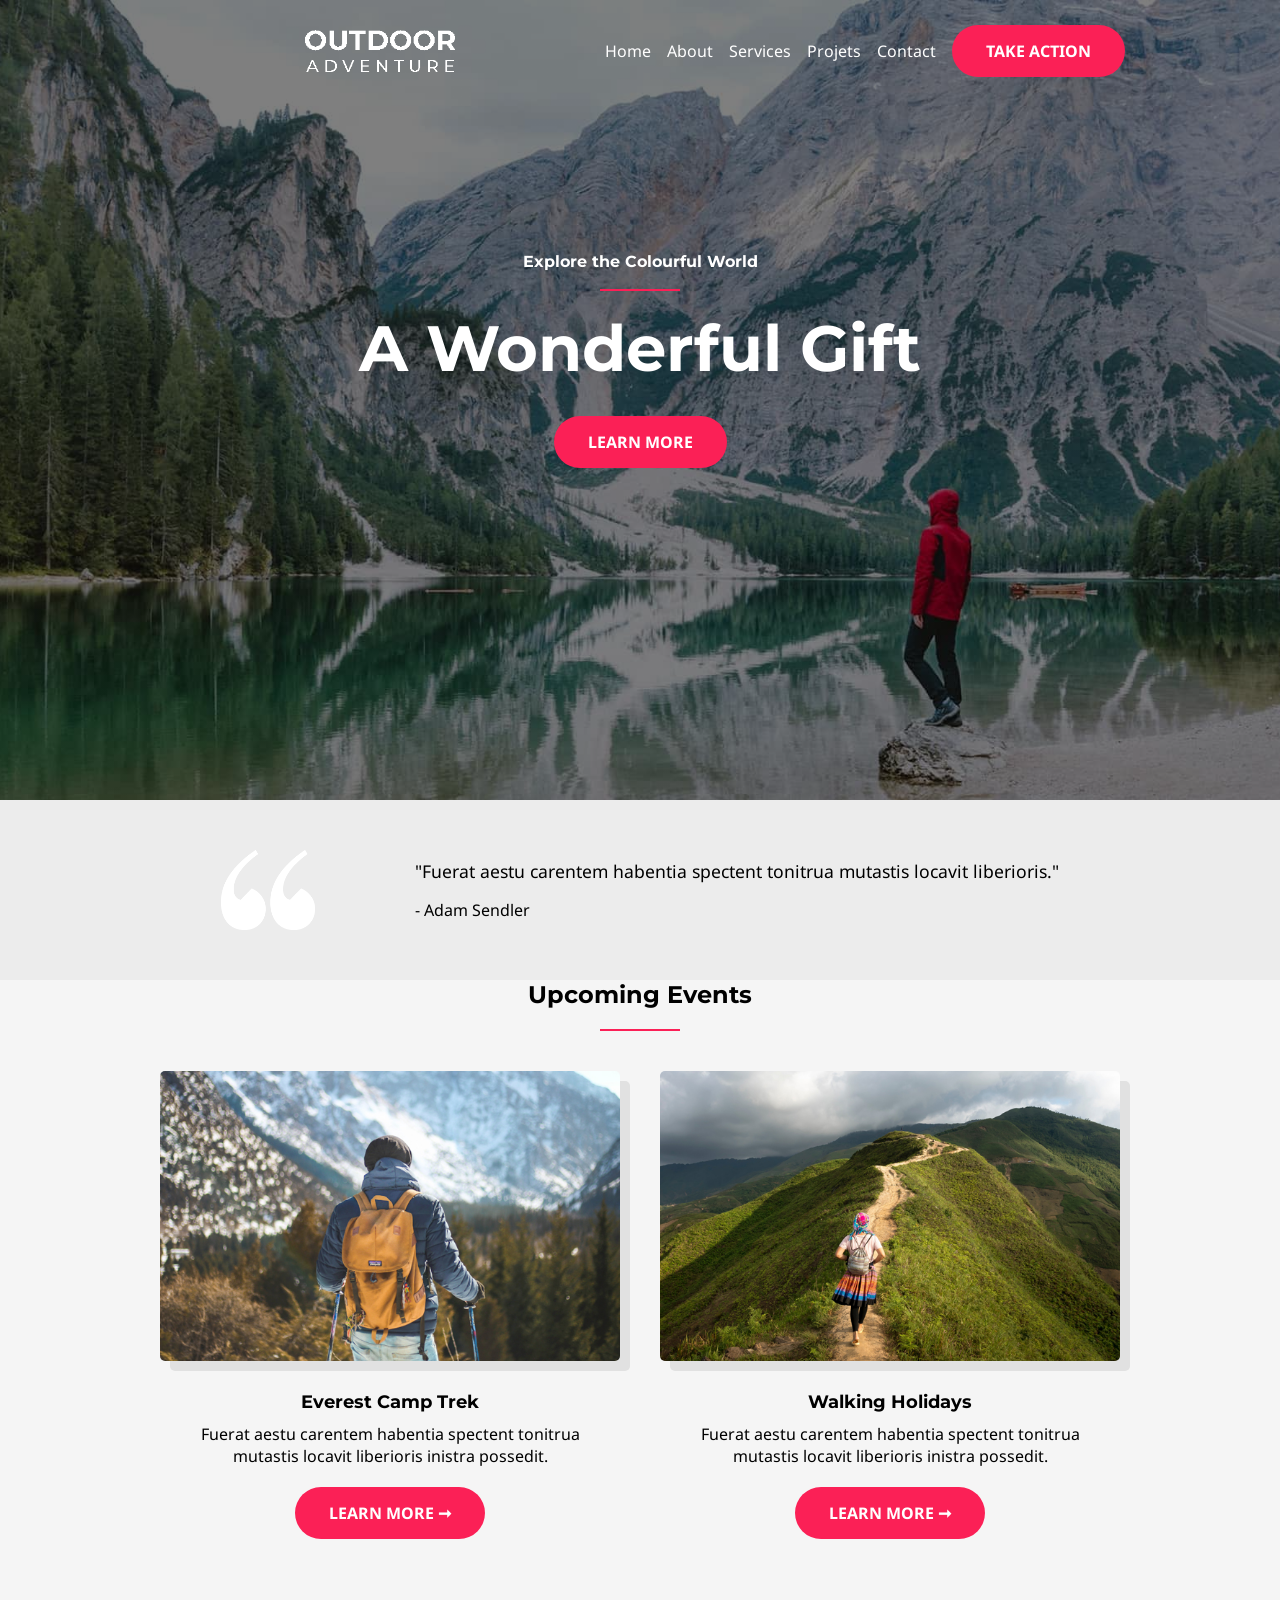
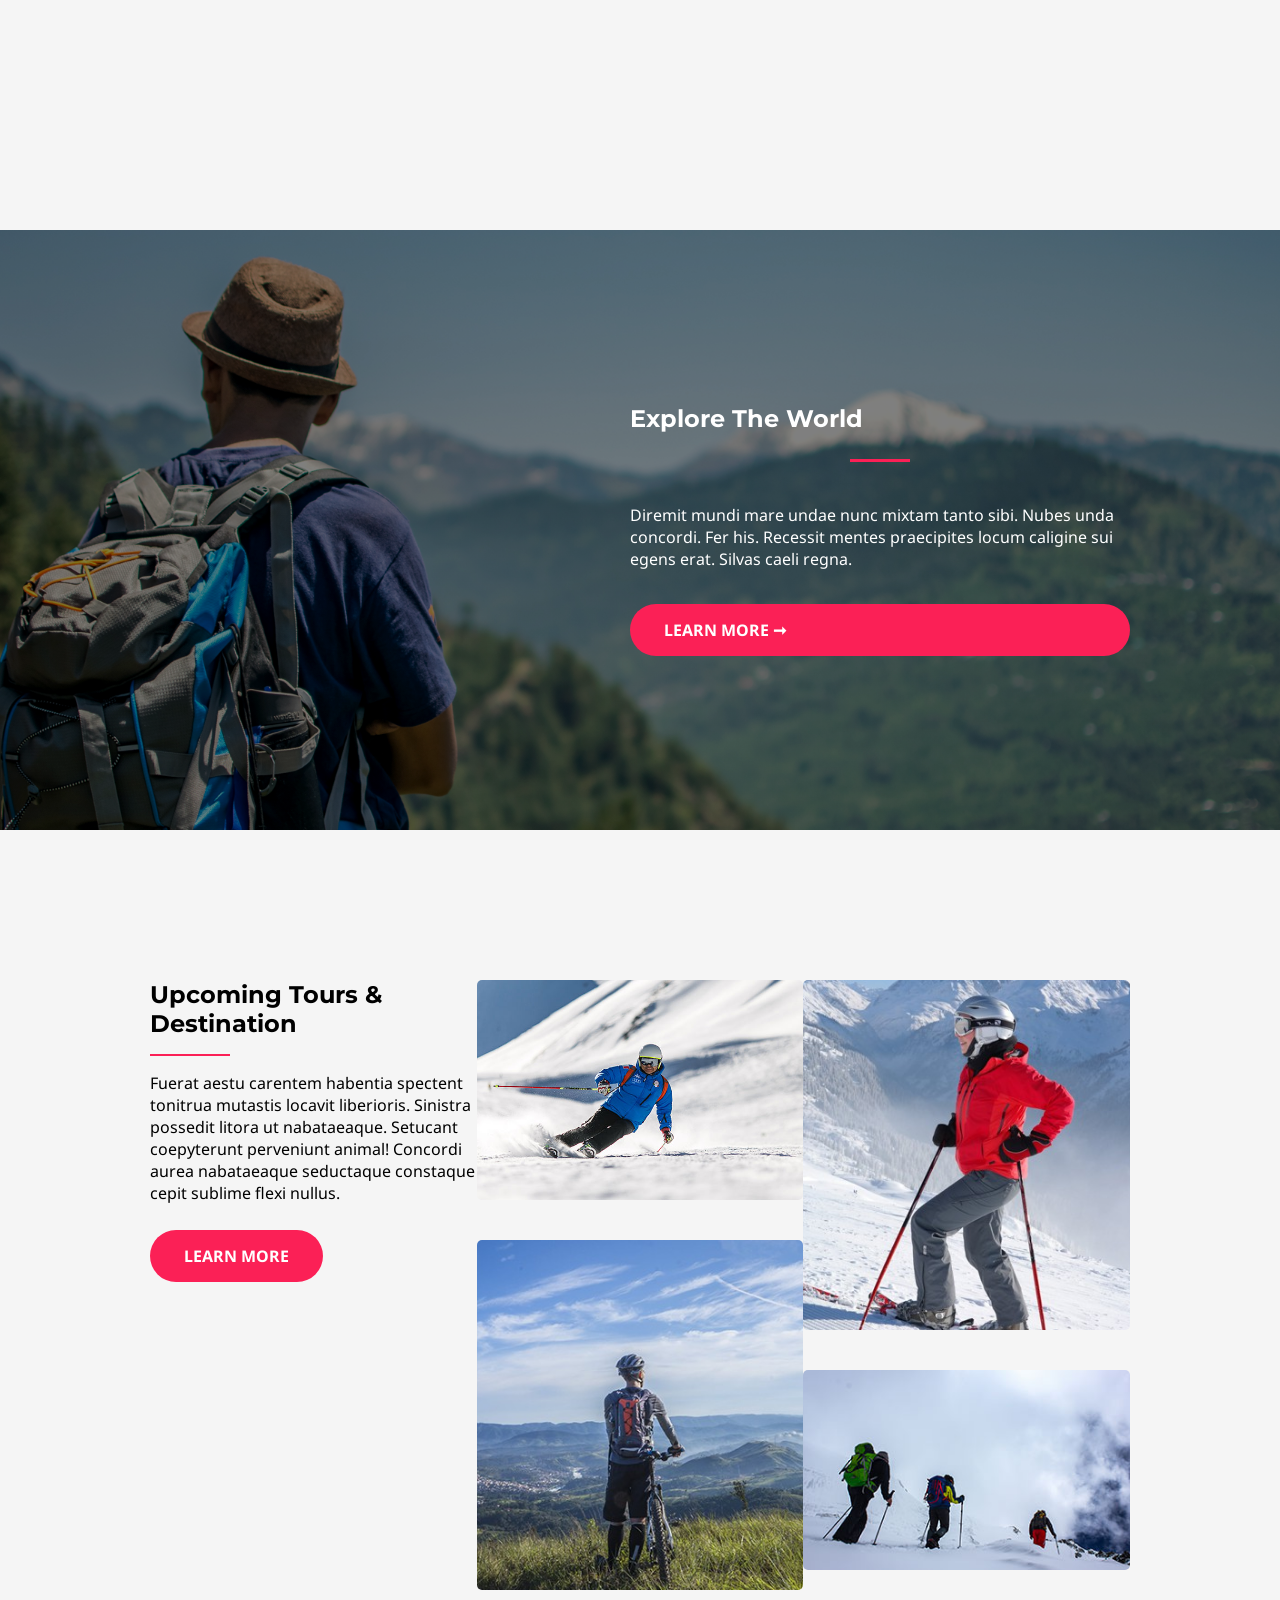
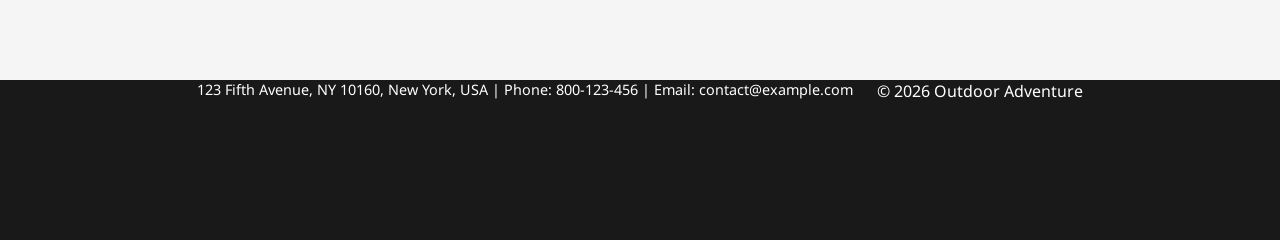
==== commit 7e78b676: "modif mineures - index - about" ====
--- a/index.html
+++ b/index.html
@@ -13,7 +13,10 @@
     <header>
         <nav class="navBar">
             <span> <a href="./"><img class="logo" src="./assets/icons/white-logo.png" alt="Logo du site"></a></span>
-            <button class="menuBurger" id="menuBurger">☰</button>
+            <input type="checkbox" id="menu-toggle" class="menu-toggle">
+            <label for="menu-toggle" class="burger" aria-label="Ouvrir le menu">
+                <span></span><span></span><span></span>
+            </label>
             <ul class="onglets">
                 <li><a href="./">Home</a></li>
                 <li><a href="./pages/about.html">About</a></li>
@@ -112,20 +115,17 @@
             </div>
         </section>
 
+        <!--Secion 06 BAS DE PAGE-->
+
+        <footer>
+            <p id="ft-p">123 Fifth Avenue, NY 10160, New York, USA | Phone: 800-123-456 | Email: contact@example.com</p>
+            <p>© 2026 Outdoor Adventure</p>
+
+        </footer>
+
+
+
     </main>
-    <!--Secion 06 BAS DE PAGE-->
-    <footer>
-        <p id="ft-p">123 Fifth Avenue, NY 10160, New York, USA | Phone: 800-123-456 | Email: contact@example.com</p>
-        <p>© 2026 Outdoor Adventure</p>
-    </footer>
-    <script>
-        const burger = document.getElementById('menuBurger')
-        const onglets = document.getElementById('onglets')
-        burger.addEventListener('click', () => {
-            onglets.classList.toggle('open')
-        })
-    </script>
-
 </body>
 
 </html>
--- a/assets/css/style.css
+++ b/assets/css/style.css
@@ -1,5 +1,8 @@
 @import url('https://fonts.googleapis.com/css2?family=Montserrat:ital,wght@0,100..900;1,100..900&family=Noto+Sans:ital,wght@0,100..900;1,100..900&display=swap');
 
+/* ==========================================================================
+   RESET + VARIABLES
+   ========================================================================== */
 *,
 *::before,
 *::after {
@@ -10,8 +13,23 @@
 body {
     margin: 0;
     padding: 0;
-    font-family: "Noto Sans", sans-serif;
-    background-color: #ffffff;
+}
+
+:root {
+    --color-pink: #FB2056;
+    --color-white: #FFFFFF;
+    --color-dark: #191919;
+    --color-gray-lighter: #ECECEC;
+    --color-gray-light: #F5F5F5;
+    --color-shadow: #bcbcbc5b;
+    --font-heading: "Montserrat", sans-serif;
+    --font-body: "Noto Sans", sans-serif;
+}
+
+body {
+    font-family: var(--font-body);
+    background-color: var(--color-white);
+    overflow-x: hidden;
 }
 
 h1,
@@ -20,158 +38,212 @@
 h4,
 h5,
 h6 {
-    font-family: "Montserrat", sans-serif;
+    font-family: var(--font-heading);
+    margin: 0;
 }
 
 a {
     text-decoration: none;
-    color: #ffffff;
-}
-
-/* ===== HEADER ===== */
-header {
-    background-image: linear-gradient(rgba(0, 0, 0, 0.6), rgba(0, 0, 0, 0.6)), url("/assets/images/hero-bg.jpg");
-    background-size: cover;
-    background-position: center;
-    min-height: 80vh;
-}
-
-/* ===== NAVBAR ===== */
-.navBar {
-    display: flex;
-    justify-content: space-between;
-    align-items: center;
-    color: #ffffff;
-    padding: 16px 40px;
-    position: relative;
-}
-
-.menuBurger {
-    display: none;
-    background: none;
-    border: none;
-    color: #ffffff;
-    font-size: 2rem;
-    cursor: pointer;
-}
-
-.onglets {
-    display: flex;
-    justify-content: space-around;
-    align-items: center;
+    color: inherit;
+}
+
+img {
+    max-width: 100%;
+    display: block;
+}
+
+ul {
     list-style: none;
     margin: 0;
     padding: 0;
-    gap: 24px;
-    z-index: 1000
-}
-
-.logo {
-    width: 150px;
-    height: 42px;
-    vertical-align: middle;
-}
-
+}
+
+/* Bouton générique (Learn more / Take action / Send message) */
 .button,
-.takeAction {
+.takeAction,
+button {
+    display: inline-block;
     border: none;
     border-radius: 80px;
-    background-color: #FB2056;
-    padding: 17px 40px;
-    color: #ffffff;
+    background-color: var(--color-pink);
+    padding: 15px 34px;
+    color: var(--color-white);
     font-weight: bolder;
-    font-size: 0.9rem;
+    font-family: var(--font-body);
     cursor: pointer;
 }
 
-.button:hover,
-.takeAction:hover {
-    background-color: #cc093a;
-}
-
-/* ===== HEADER TITRE ===== */
+/* ==========================================================================
+   HEADER (hero) — mobile d'abord
+   ========================================================================== */
+header {
+    background-image: linear-gradient(rgba(0, 0, 0, 0.5), rgba(0, 0, 0, 0.5)), url("../images/hero-bg.jpg");
+    background-size: cover;
+    background-position: center;
+    background-attachment: scroll;
+    /* fixed = coûteux et buggé sur mobile */
+    min-height: 100vh;
+    display: flex;
+    flex-direction: column;
+}
+
+/* ---- Navbar ---- */
+.navBar {
+    display: flex;
+    justify-content: space-between;
+    align-items: center;
+    padding: 20px 24px;
+    position: relative;
+    z-index: 20;
+    color: var(--color-white);
+}
+
+.logo {
+    width: 120px;
+    height: auto;
+}
+
+/* ---- Burger (100% CSS, pas de JS) ---- */
+.menu-toggle {
+    display: none;
+}
+
+.burger {
+    display: flex;
+    flex-direction: column;
+    justify-content: center;
+    gap: 6px;
+    width: 32px;
+    height: 24px;
+    cursor: pointer;
+    z-index: 30;
+}
+
+.burger span {
+    display: block;
+    width: 100%;
+    height: 3px;
+    border-radius: 2px;
+    background-color: var(--color-white);
+    transition: transform 0.3s ease, opacity 0.3s ease;
+}
+
+/* ---- Menu mobile (panneau qui glisse) ---- */
+.onglets {
+    position: fixed;
+    top: 0;
+    right: -100%;
+    width: 75%;
+    max-width: 320px;
+    height: 100vh;
+    background-color: var(--color-dark);
+    display: flex;
+    flex-direction: column;
+    justify-content: center;
+    align-items: center;
+    gap: 32px;
+    padding: 40px;
+    transition: right 0.35s ease;
+    z-index: 25;
+}
+
+.menu-toggle:checked~.onglets {
+    right: 0;
+}
+
+.menu-toggle:checked~.burger span:nth-child(1) {
+    transform: translateY(9px) rotate(45deg);
+}
+
+.menu-toggle:checked~.burger span:nth-child(2) {
+    opacity: 0;
+}
+
+.menu-toggle:checked~.burger span:nth-child(3) {
+    transform: translateY(-9px) rotate(-45deg);
+}
+
+/* ---- Titre du header ---- */
 .scHeaderTitre {
-    padding: 10rem 20px 0;
-    color: #ffffff;
-    display: flex;
-    flex-direction: column;
-    align-items: center;
-    gap: 11px;
+    flex: 1;
+    display: flex;
+    flex-direction: column;
+    justify-content: center;
+    align-items: center;
+    text-align: center;
+    color: var(--color-white);
+    padding: 40px 24px;
+    gap: 18px;
+}
+
+.headerH3 {
+    font-size: 1rem;
+}
+
+h1 {
+    font-size: 2.1rem;
+    color: var(--color-white);
 }
 
 .headerHr {
     height: 2px;
-    width: 64px;
-    background-color: #FB2056;
+    width: 80px;
+    background-color: var(--color-pink);
     border: none;
     margin: 0;
 }
 
-.headerH3 {
-    color: #ffffff;
+/* ==========================================================================
+   SECTION 02 — Citation
+   ========================================================================== */
+.section02 {
+    background-color: var(--color-gray-lighter);
+    padding: 40px 24px;
+}
+
+.sc02ci {
+    display: flex;
+    flex-direction: column;
+    align-items: center;
+    text-align: center;
+    gap: 20px;
+    max-width: 700px;
+    margin: 0 auto;
+    color: #000;
+}
+
+#imgGuillemets {
+    width: 56px;
+    height: auto;
+}
+
+#Citation {
+    margin: 0 0 16px;
+    font-size: 1.1em;
+}
+
+#Signature {
     margin: 0;
-    font-size: 1.5rem;
-}
-
-h1 {
-    font-size: clamp(2rem, 6vw, 4rem);
-    color: #ffffff;
-    margin: 0;
+}
+
+/* ==========================================================================
+   SECTION 03 — Upcoming Events
+   ========================================================================== */
+.section03 {
+    padding: 60px 24px;
+    background-color: var(--color-gray-light);
     text-align: center;
 }
 
-/* ===== SECTION 02 ===== */
-.section02 {
-    background-color: #ECECEC;
-    padding: 40px 20px;
-}
-
-.sc02ci {
-    display: grid;
-    grid-template-columns: 1fr 2fr;
-    align-items: center;
-    text-align: center;
-    max-width: 900px;
-    margin: 0 auto;
-}
-
-#imgGuillemets {
-    height: 60px;
-    margin-left: auto;
-}
-
-#Citation {
-    font-size: 1.2em;
-    color: #404040;
-}
-
-#Signature {
-    color: #191919;
-}
-
-/* ===== SECTION 03 ===== */
-.section03 {
-    padding: 60px 20px;
-    display: flex;
-    flex-direction: column;
-    align-items: center;
-    background-color: #F5F5F5;
-}
-
 #sc03hr {
-    margin: 20px 0 40px;
-    height: 2px;
-    width: 60px;
-    background-color: #FB2056;
-    border: none;
+    margin: 20px auto 40px;
 }
 
 .events {
     display: flex;
-    justify-content: center;
-    gap: 20px;
-    width: 100%;
-    max-width: 900px;
+    flex-direction: column;
+    align-items: center;
+    gap: 40px;
 }
 
 .sec03Dv01,
@@ -179,232 +251,313 @@
     display: flex;
     flex-direction: column;
     align-items: center;
-    width: 50%;
+    max-width: 460px;
 }
 
 .sc03img {
-    box-shadow: 10px 10px rgba(188, 188, 188, 0.35);
+    width: 100%;
+    height: auto;
+    aspect-ratio: 460 / 290;
+    object-fit: cover;
+    box-shadow: 10px 10px var(--color-shadow);
     border-radius: 5px;
-    width: 100%;
-    height: 250px;
-    object-fit: cover;
 }
 
 .sc03h5 {
-    margin: 20px 0 10px;
-    font-size: 1.1rem;
+    margin: 30px 0 10px;
+    font-size: 18px;
 }
 
 .section03 p {
-    width: 80%;
     margin: 0 0 20px;
     text-align: center;
 }
 
-h2 {
-    text-align: center;
-    font-size: 2.1em;
-    margin: 0;
-    padding: 0;
-}
-
-/* ===== SECTION 04 ===== */
+/* ==========================================================================
+   SECTION 04 — Explore the World
+   ========================================================================== */
 .section04 {
     display: flex;
     align-items: center;
     background-image: linear-gradient(rgba(0, 0, 0, 0.5), rgba(0, 0, 0, 0.5)), url("../images/section-bg-img.jpg");
     background-size: cover;
     background-position: center;
-    min-height: 65vh;
-    padding: 60px 20px;
-}
-
-.section04 h2,
-.section04 p {
-    color: white;
-}
-
-.section04 h2 {
-    text-wrap: nowrap;
+    padding: 60px 24px;
+}
+
+.sc04 {
+    display: flex;
+    flex-direction: column;
+    gap: 18px;
+    color: var(--color-white);
+    max-width: 500px;
 }
 
 .sc04hr {
     height: 3px;
     border: none;
     width: 60px;
-    background-color: #FB2056;
-    margin: 0;
-}
-
-.sc04 {
-    display: flex;
-    flex-direction: column;
-    gap: 20px;
-    align-items: flex-start;
-    margin-left: auto;
-    max-width: 400px;
-    padding-right: 10%;
-}
-
-/* ===== SECTION 05 ===== */
+    background-color: var(--color-pink);
+}
+
+/* ==========================================================================
+   SECTION 05 — Upcoming Tours & Destination
+   ========================================================================== */
 .section05 {
-    padding: 60px 20px;
-    background-color: #F5F5F5;
-    display: flex;
-    justify-content: center;
-    align-items: center;
-    gap: 20px;
-    flex-wrap: wrap;
+    padding: 60px 24px;
+    background-color: var(--color-gray-light);
+    display: flex;
+    flex-direction: column;
+    gap: 30px;
 }
 
 .sc05Dv01 {
-    color: black;
-    display: flex;
-    flex-direction: column;
-    gap: 20px;
-    align-items: flex-start;
-    max-width: 300px;
+    color: #000;
+    text-align: center;
+}
+
+.sc05hr {
+    height: 2px;
+    border: none;
+    width: 80px;
+    background-color: var(--color-pink);
+    margin: 16px auto;
+}
+
+.sc05Dv01 .button {
+    margin-top: 10px;
 }
 
 .sc05Dv02,
 .sc05Dv03 {
     display: flex;
     flex-direction: column;
-    gap: 10px;
-    flex: 1;
-    min-width: 150px;
-    max-width: 220px;
+    gap: 20px;
 }
 
 .sc05Dv02 img,
 .sc05Dv03 img {
+    width: 100%;
+    height: 220px;
+    object-fit: cover;
     border-radius: 5px;
-    width: 100%;
-    height: 180px;
-    object-fit: cover;
-}
-
-.sc05hr {
-    height: 3px;
-    border: none;
-    width: 60px;
-    background-color: #FB2056;
-    margin: 0;
-}
-
-/* ===== FOOTER ===== */
+}
+
+/* ==========================================================================
+   FOOTER
+   ========================================================================== */
 footer {
-    display: flex;
-    flex-direction: column;
-    justify-content: center;
-    align-items: center;
-    background-color: #191919;
-    min-height: 160px;
-    color: #ffffff;
-    padding: 20px;
+    background-color: var(--color-dark);
+    color: var(--color-white);
     text-align: center;
+    padding: 30px 24px;
+    display: flex;
+    flex-direction: column;
+    gap: 10px;
+}
+
+#ft-p {
+    font-size: 0.9rem;
 }
 
 footer p {
     margin: 0;
 }
 
-#ft-p {
-    margin-bottom: 28px;
-}
-
-/* ===== MEDIA QUERIES ===== */
-
-/* Tablette */
-@media (max-width: 900px) {
+/* ==========================================================================
+   TABLETTE — min-width: 768px
+   ========================================================================== */
+@media (min-width: 768px) {
+
+    h1 {
+        font-size: 2.8rem;
+    }
+
+    .sc02ci {
+        flex-direction: row;
+        text-align: left;
+        gap: 60px;
+        max-width: 900px;
+    }
+
+    .events {
+        flex-direction: row;
+        justify-content: center;
+        flex-wrap: wrap;
+    }
+
     .section05 {
-        flex-direction: column;
-        align-items: center;
+        flex-direction: row;
+        flex-wrap: wrap;
     }
 
     .sc05Dv01 {
-        max-width: 100%;
-        align-items: center;
+        flex: 1 1 100%;
         text-align: center;
     }
 
     .sc05Dv02,
     .sc05Dv03 {
+        flex: 1 1 0;
         flex-direction: row;
-        max-width: 100%;
-    }
-
-    .sc05Dv02 img,
-    .sc05Dv03 img {
-        width: 48%;
-        height: 150px;
-    }
-
-    .sc04 {
-        margin: 0 auto;
-        padding: 0 20px;
-    }
-}
-
-/* Mobile */
-@media (max-width: 768px) {
-    .menuBurger {
-        display: block;
+    }
+
+    footer {
+        flex-direction: row;
+        justify-content: center;
+        gap: 24px;
+    }
+}
+
+/* ==========================================================================
+   DESKTOP — min-width: 1024px  (reprise fidèle du design d'origine)
+   ========================================================================== */
+@media (min-width: 1024px) {
+
+    header {
+        background-attachment: fixed;
+        height: 800px;
+        min-height: unset;
+    }
+
+    .navBar {
+        padding: 0;
+        justify-content: center;
+    }
+
+    .logo {
+        width: 150px;
+        height: 42px;
+        margin: 30px 150px;
+    }
+
+    .burger {
+        display: none;
     }
 
     .onglets {
-        display: none;
-        flex-direction: column;
-        position: absolute;
-        top: 70px;
-        left: 0;
-        width: 100%;
-        background-color: rgba(0, 0, 0, 0.9);
-        padding: 20px 0;
+        position: static;
+        width: auto;
+        max-width: none;
+        height: auto;
+        background-color: transparent;
+        flex-direction: row;
+        justify-content: center;
+        align-items: center;
         gap: 16px;
-        z-index: 100;
-    }
-
-    .onglets.open {
+        padding: 0;
+    }
+
+    .scHeaderTitre {
+        flex: unset;
+        margin: 150px;
+        padding: 0;
+    }
+
+    h1 {
+        font-size: 64px;
+        height: 89px;
+    }
+
+    .section02 {
+        padding: 0;
+        height: 180px;
         display: flex;
-    }
-
-    .logo {
-        width: 100px;
-        height: 28px;
-    }
-
-    header {
-        min-height: 60vh;
-    }
-
-    .scHeaderTitre {
-        padding-top: 6rem;
-    }
-
-    .events {
-        flex-direction: column;
+        justify-content: center;
         align-items: center;
+    }
+
+    .sc02ci {
+        padding: 50px 0;
+        gap: 100px;
+        max-width: none;
+    }
+
+    #imgGuillemets {
+        height: 80px;
+        width: 94px;
+    }
+
+    .section03 {
+        height: 850px;
+        justify-content: center;
+        padding: 0;
     }
 
     .sec03Dv01,
     .sec03Dv02 {
-        width: 90%;
-    }
-
-    .sc02ci {
-        grid-template-columns: 1fr;
-        text-align: center;
-    }
-
-    #imgGuillemets {
-        margin: 0 auto 20px;
+        max-width: 460px;
+    }
+
+    .sc03img {
+        width: 460px;
+        height: 290px;
+    }
+
+    .section03 p {
+        width: 440px;
+    }
+
+    .section04 {
+        justify-content: flex-end;
+        height: 600px;
+        padding: 0 150px 0 0;
     }
 
     .sc04 {
+        text-align: left;
+        width: 600px;
+    }
+
+    .section05 {
+        height: 850px;
+        padding: 150px;
+        display: grid;
+        grid-template-columns: repeat(3, 1fr);
         align-items: center;
-        text-align: center;
-        padding: 0 20px;
-        margin: 0 auto;
+        gap: 0;
+    }
+
+    .sc05Dv01 {
+        text-align: left;
+        height: 100%;
+        justify-content: flex-start;
+    }
+
+    .sc05hr {
+        margin: 16px 0;
+    }
+
+    .sc05Dv02,
+    .sc05Dv03 {
+        flex-direction: column;
+        height: 100%;
+    }
+
+    .sc05Dv02 img:first-child {
+        height: 220px;
+        margin-bottom: 20px;
+    }
+
+    .sc05Dv02 img:last-child {
+        height: 350px;
+    }
+
+    .sc05Dv03 img:first-child {
+        height: 350px;
+        margin-bottom: 20px;
+    }
+
+    .sc05Dv03 img:last-child {
+        height: 200px;
+    }
+
+    footer {
+        height: 160px;
+        padding: 0 24px;
+    }
+
+    #ft-p {
+        margin-bottom: 0;
     }
 }
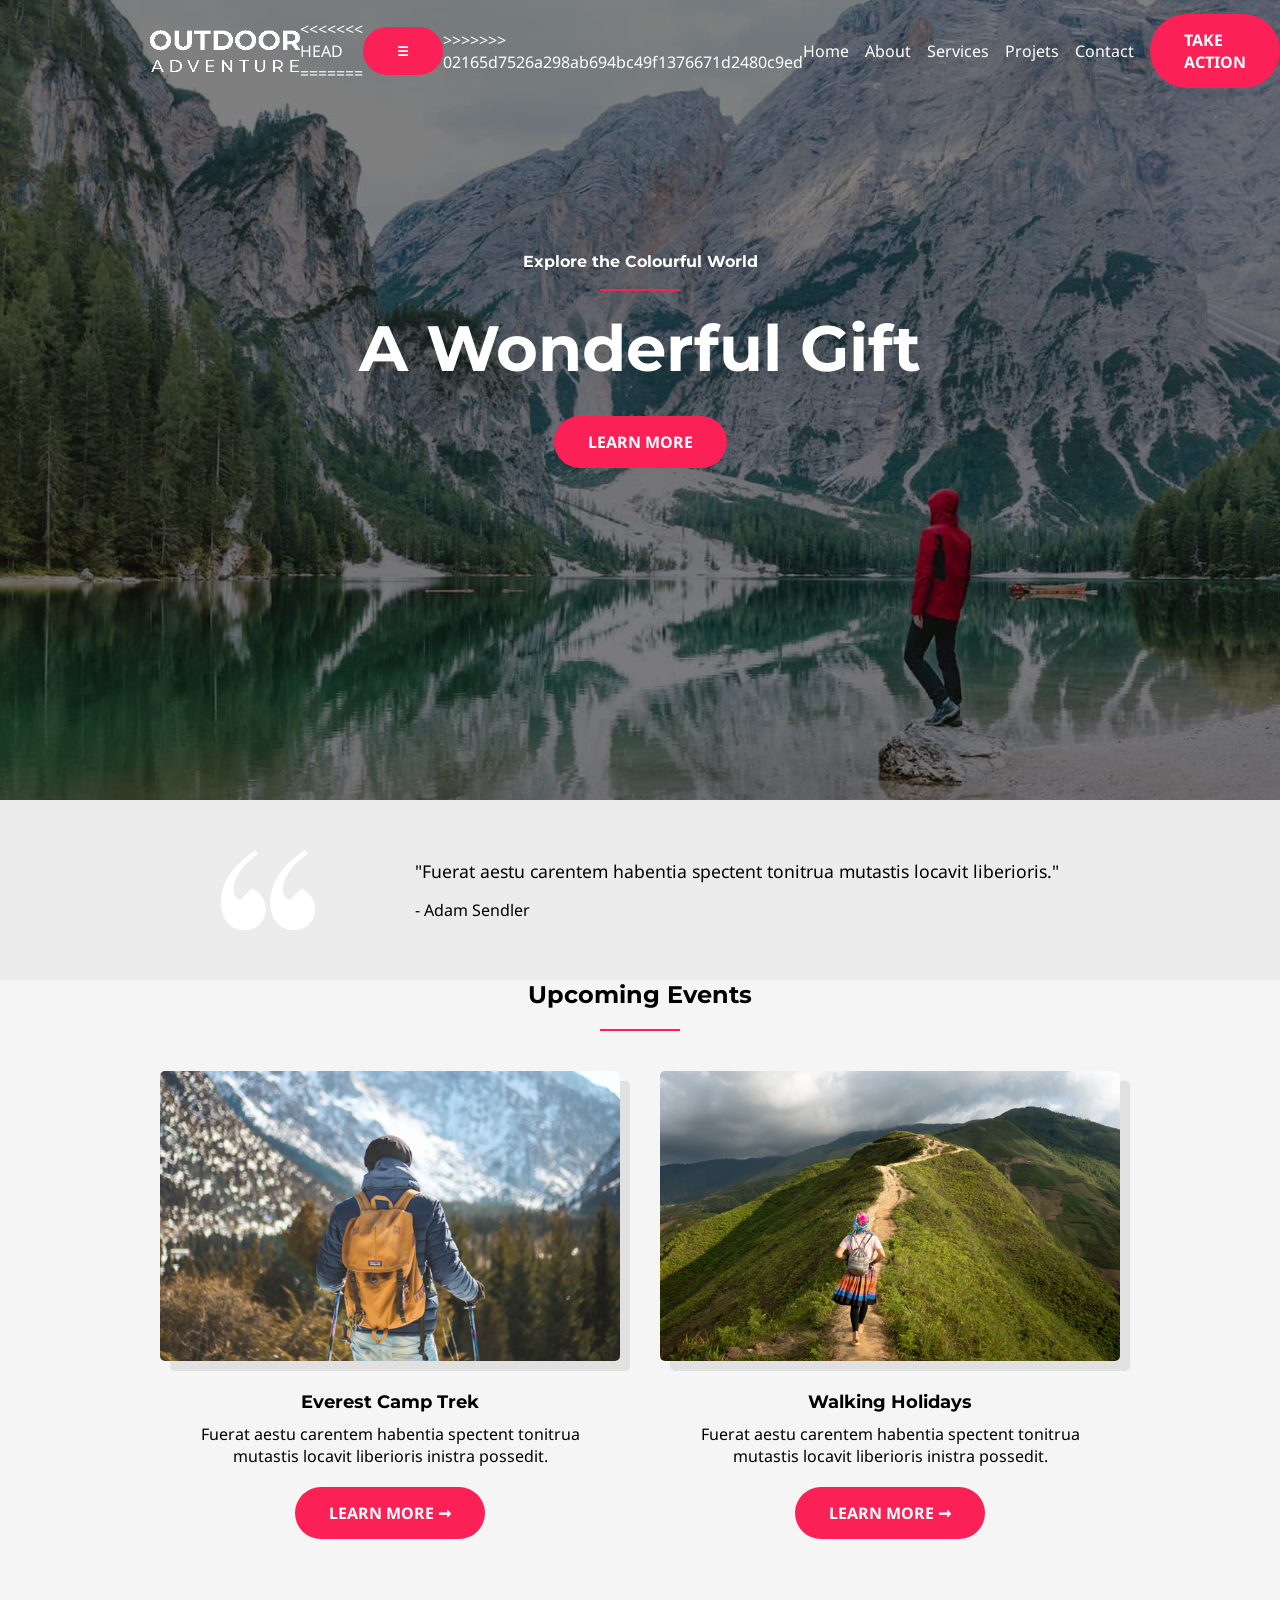
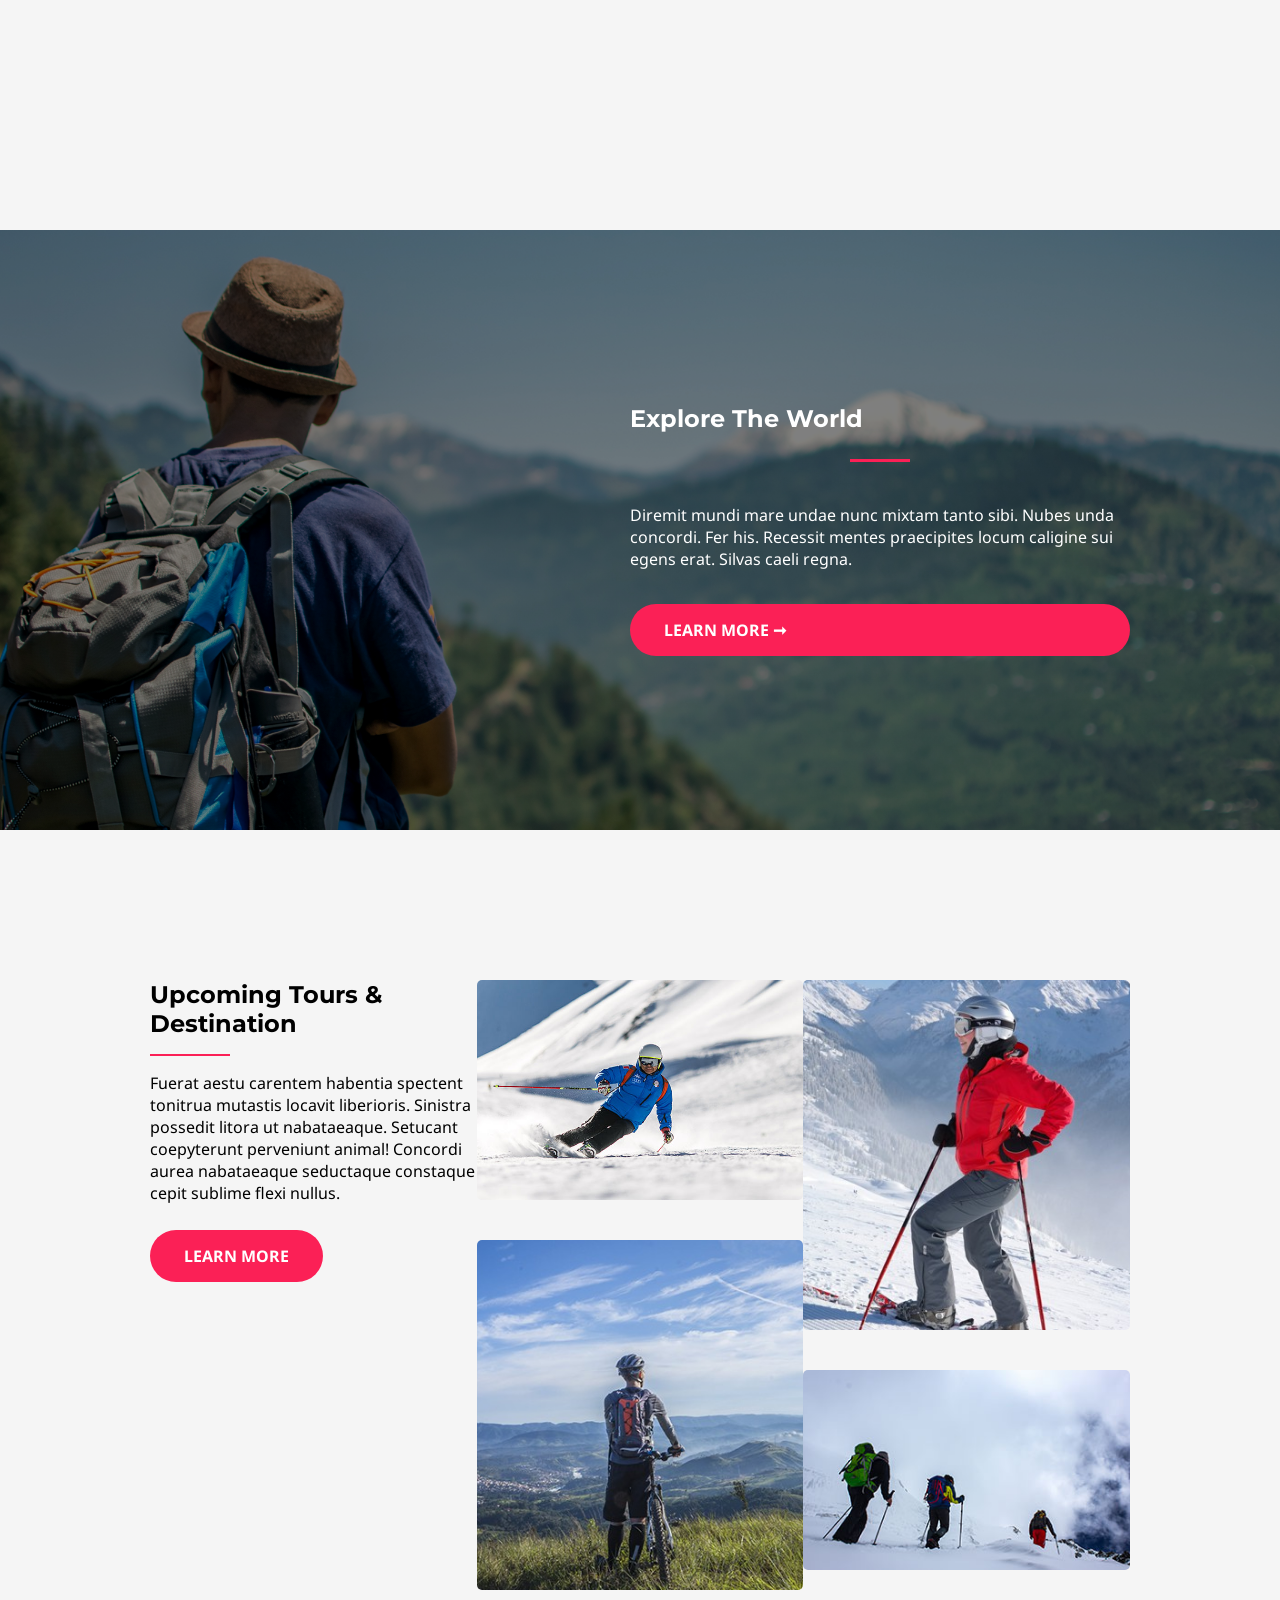
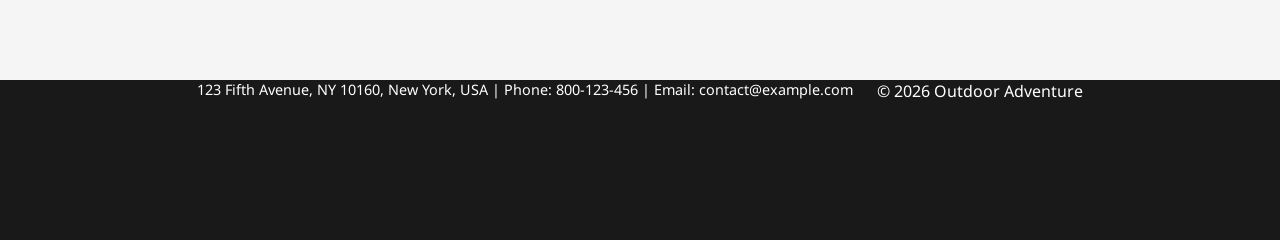
==== commit f5875498: "fix conflit version" ====
--- a/index.html
+++ b/index.html
@@ -13,10 +13,14 @@
     <header>
         <nav class="navBar">
             <span> <a href="./"><img class="logo" src="./assets/icons/white-logo.png" alt="Logo du site"></a></span>
+<<<<<<< HEAD
             <input type="checkbox" id="menu-toggle" class="menu-toggle">
             <label for="menu-toggle" class="burger" aria-label="Ouvrir le menu">
                 <span></span><span></span><span></span>
             </label>
+=======
+            <button class="menuBurger" id="menuBurger">☰</button>
+>>>>>>> 02165d7526a298ab694bc49f1376671d2480c9ed
             <ul class="onglets">
                 <li><a href="./">Home</a></li>
                 <li><a href="./pages/about.html">About</a></li>
@@ -115,17 +119,20 @@
             </div>
         </section>
 
-        <!--Secion 06 BAS DE PAGE-->
+    </main>
+    <!--Secion 06 BAS DE PAGE-->
+    <footer>
+        <p id="ft-p">123 Fifth Avenue, NY 10160, New York, USA | Phone: 800-123-456 | Email: contact@example.com</p>
+        <p>© 2026 Outdoor Adventure</p>
+    </footer>
+    <script>
+        const burger = document.getElementById('menuBurger')
+        const onglets = document.getElementById('onglets')
+        burger.addEventListener('click', () => {
+            onglets.classList.toggle('open')
+        })
+    </script>
 
-        <footer>
-            <p id="ft-p">123 Fifth Avenue, NY 10160, New York, USA | Phone: 800-123-456 | Email: contact@example.com</p>
-            <p>© 2026 Outdoor Adventure</p>
-
-        </footer>
-
-
-
-    </main>
 </body>
 
 </html>
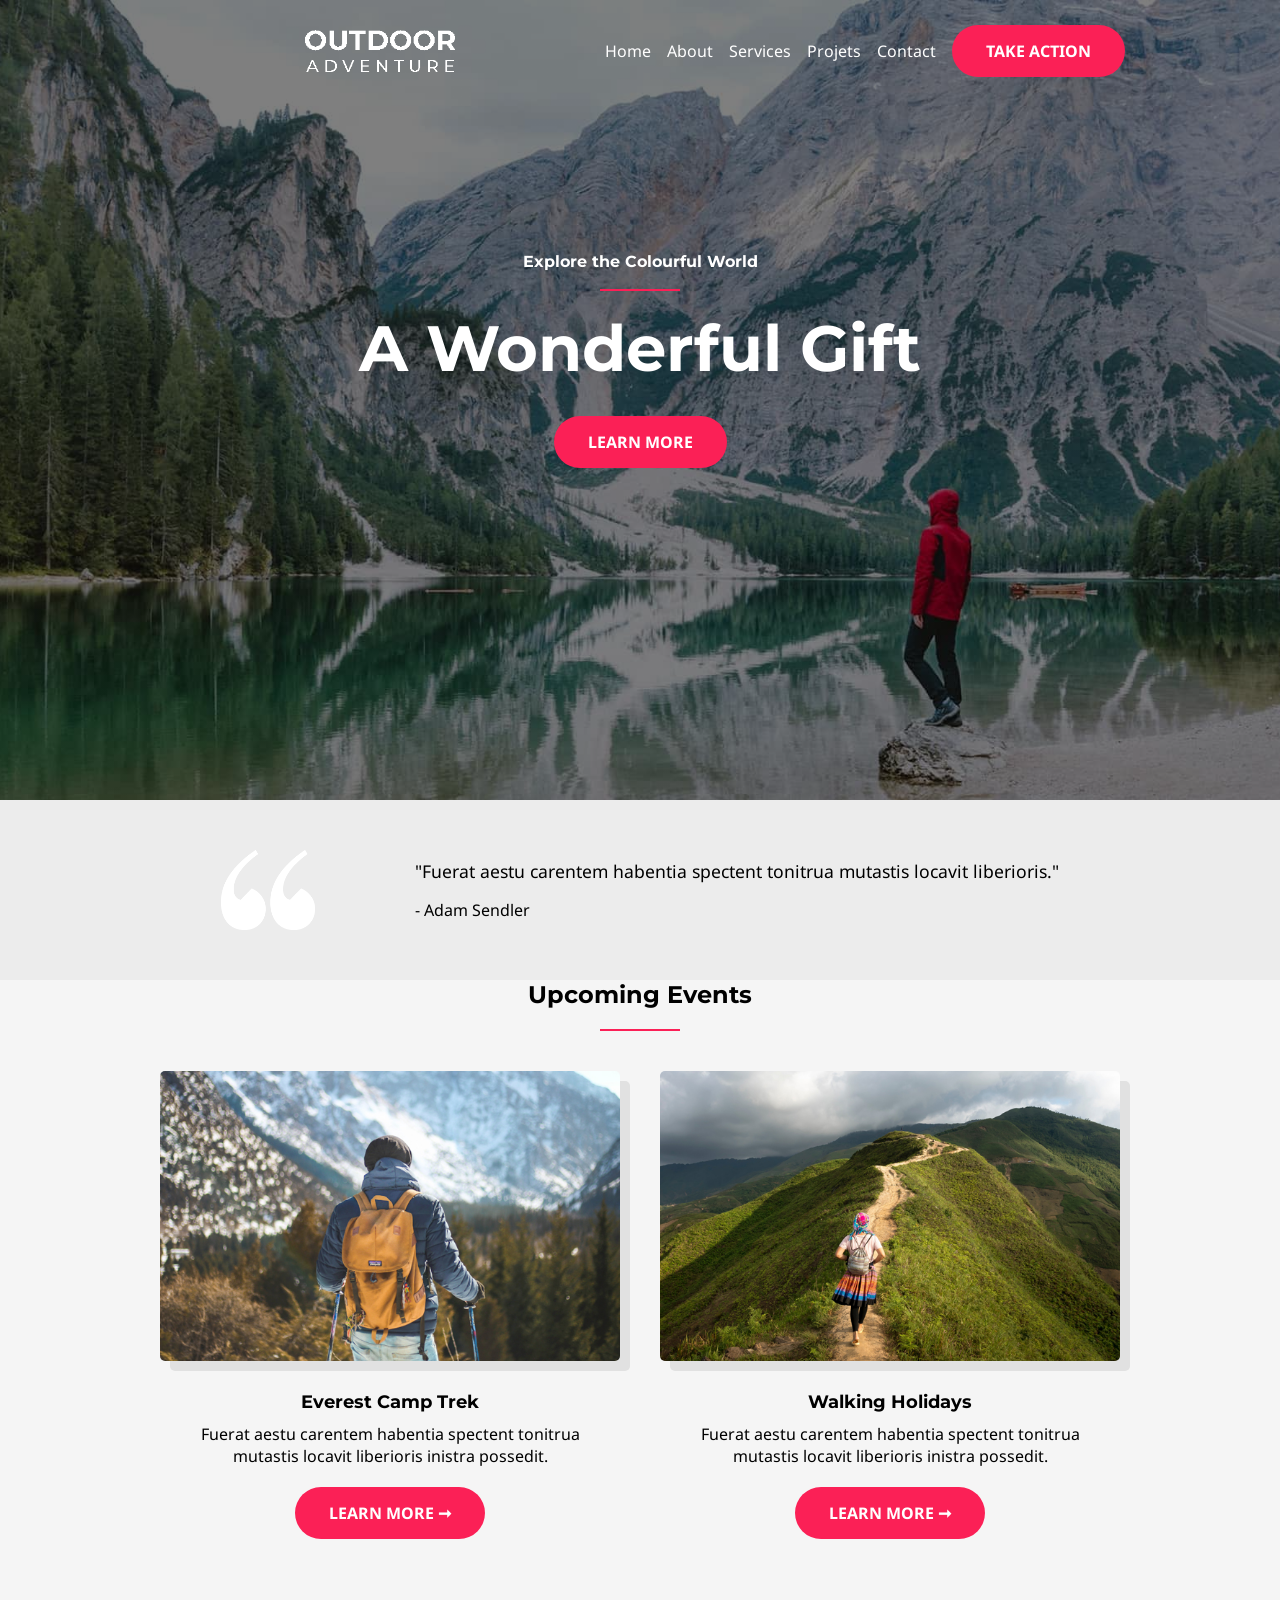
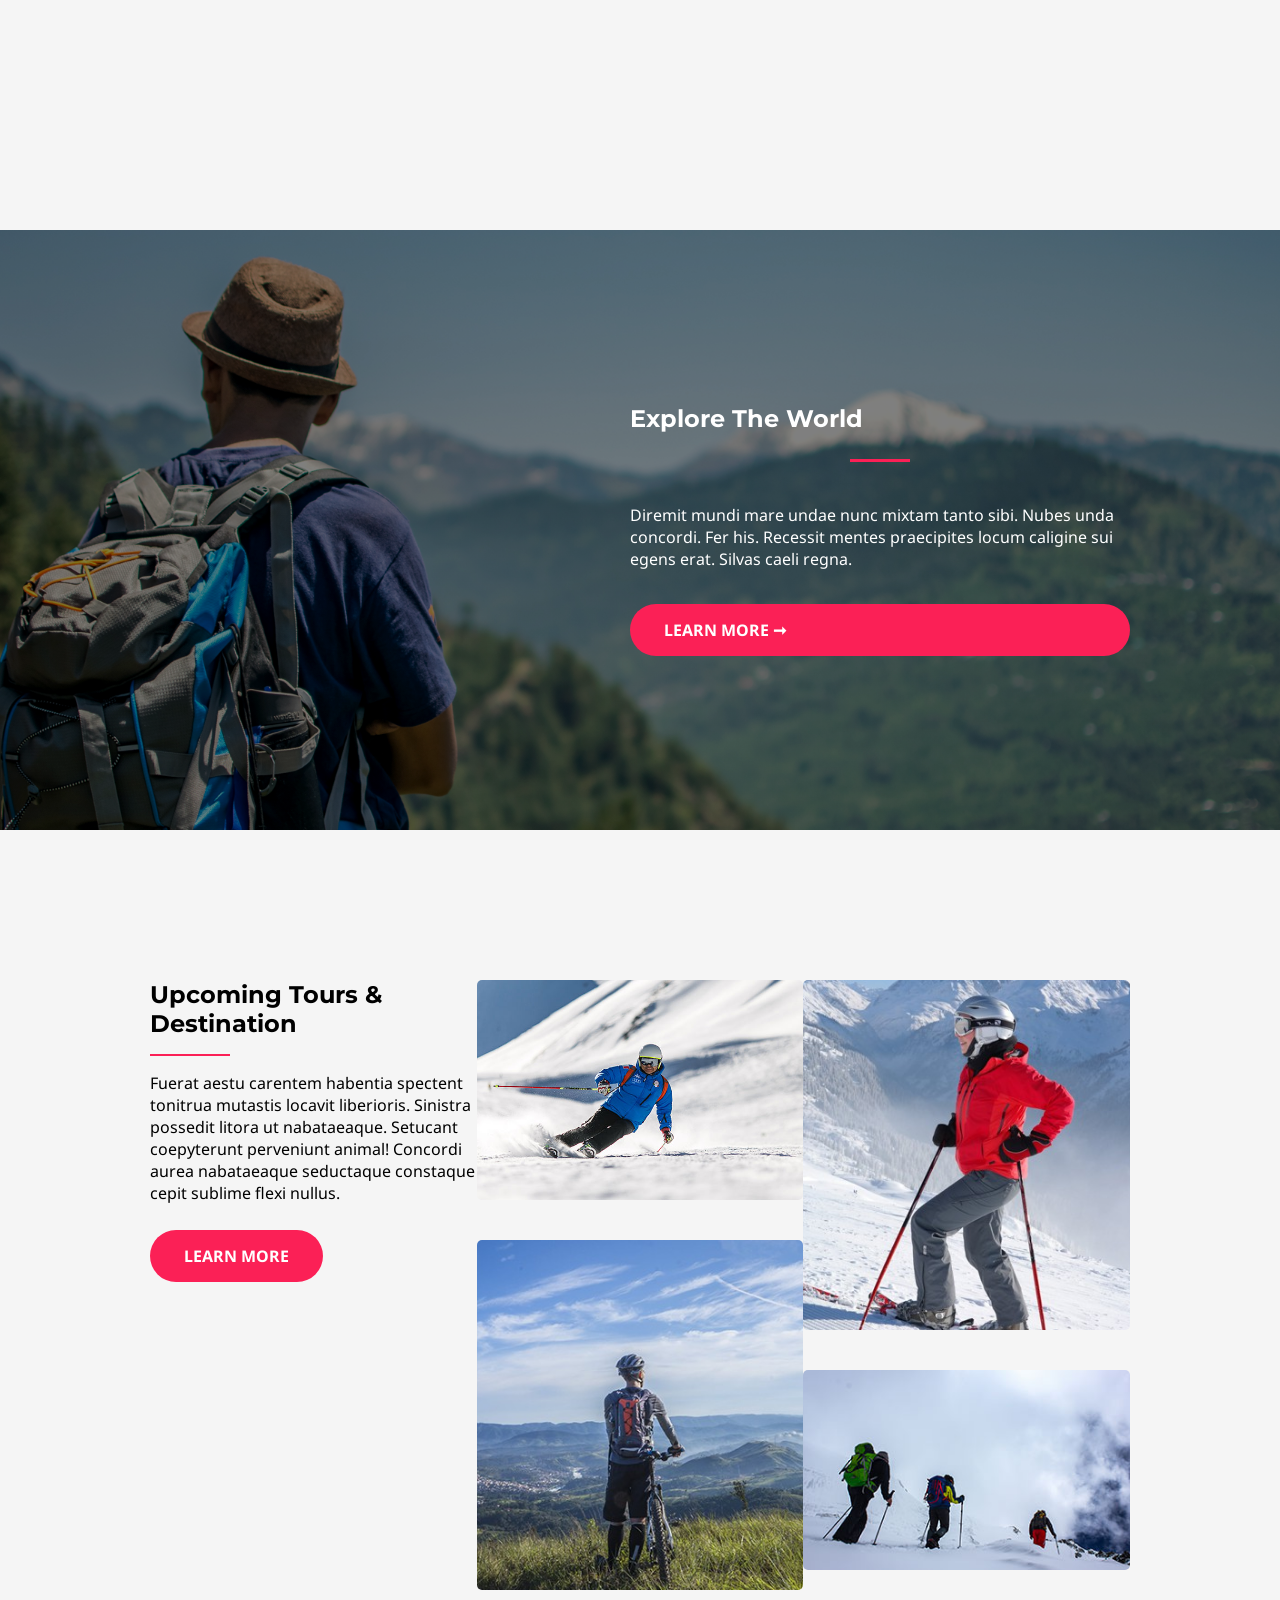
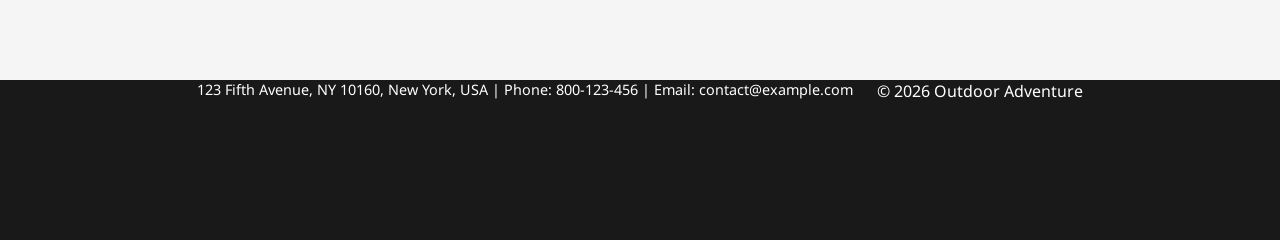
==== commit 9d07671f: "fix" ====
--- a/index.html
+++ b/index.html
@@ -13,14 +13,10 @@
     <header>
         <nav class="navBar">
             <span> <a href="./"><img class="logo" src="./assets/icons/white-logo.png" alt="Logo du site"></a></span>
-<<<<<<< HEAD
             <input type="checkbox" id="menu-toggle" class="menu-toggle">
             <label for="menu-toggle" class="burger" aria-label="Ouvrir le menu">
                 <span></span><span></span><span></span>
             </label>
-=======
-            <button class="menuBurger" id="menuBurger">☰</button>
->>>>>>> 02165d7526a298ab694bc49f1376671d2480c9ed
             <ul class="onglets">
                 <li><a href="./">Home</a></li>
                 <li><a href="./pages/about.html">About</a></li>
